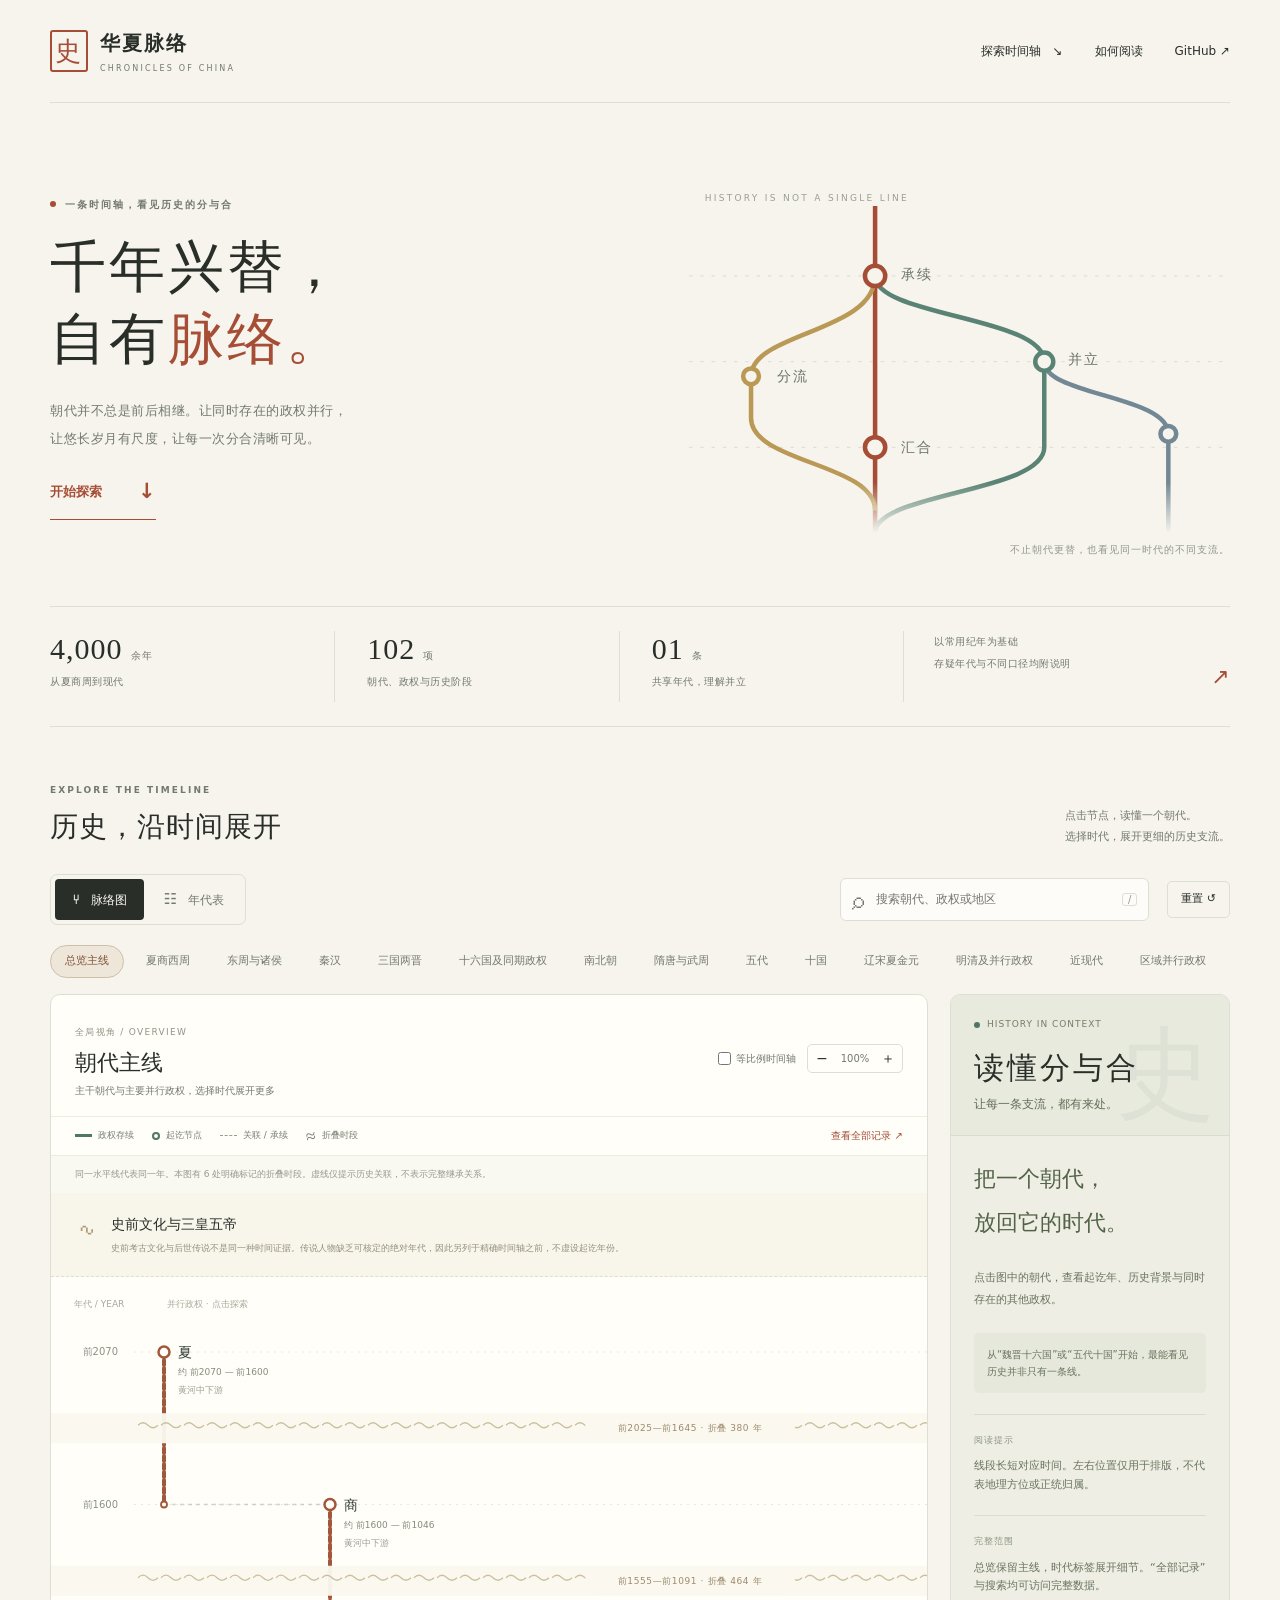
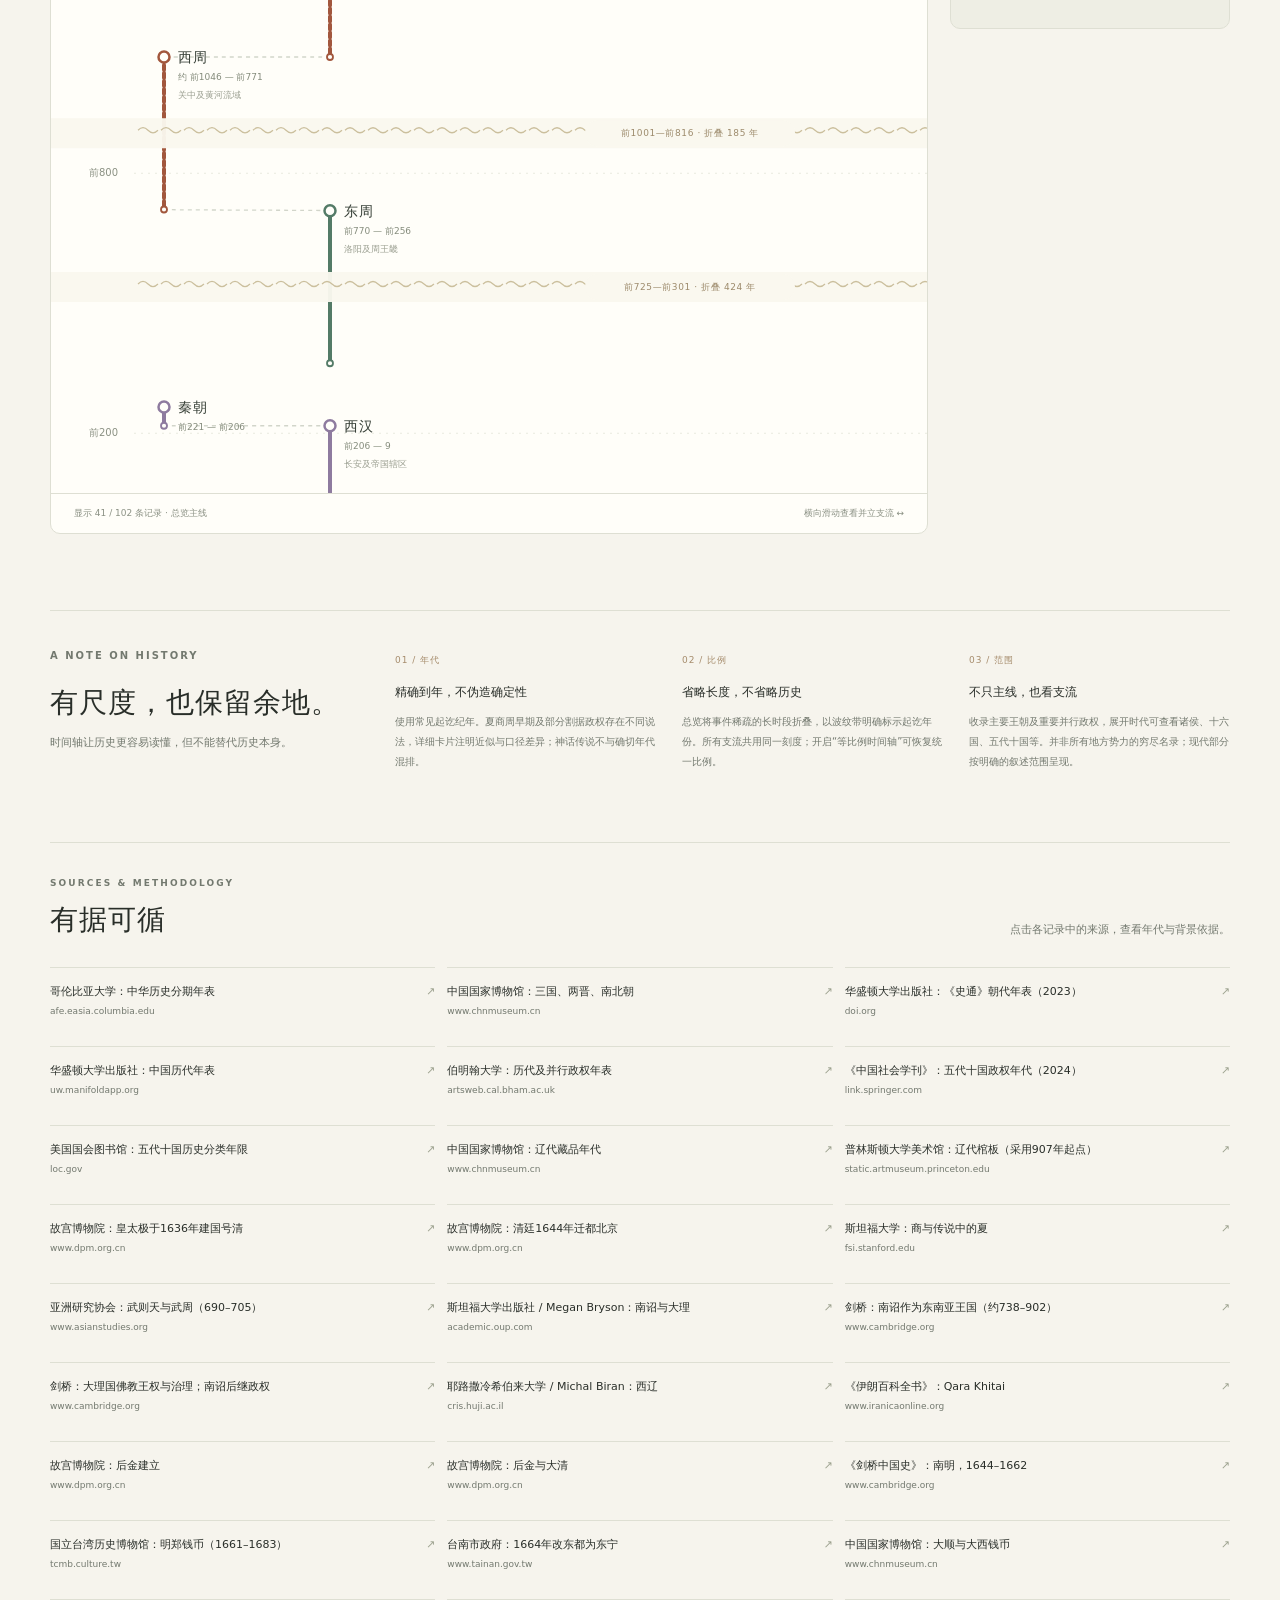
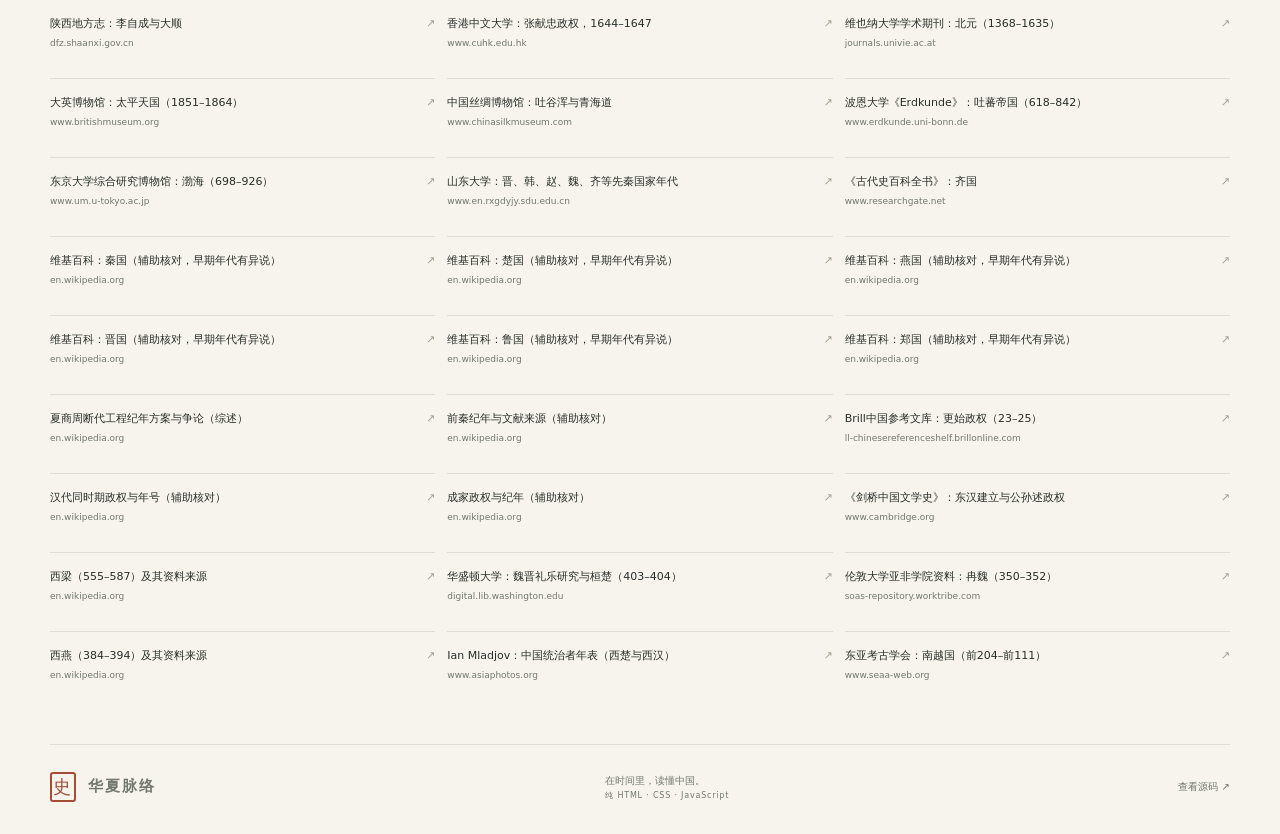
==== index.html @ fc7aef46 "Build detailed interactive Chinese dynasty timeline in plain HTML" ====
<!doctype html>
<html lang="zh-CN">
<head>
  <meta charset="UTF-8">
  <meta name="viewport" content="width=device-width, initial-scale=1.0">
  <meta name="description" content="沿着一条时间轴，读懂中国历史的分合。可探索的中国朝代与并行政权脉络图，包含精确年代、分支关系、历史说明与资料来源。">
  <meta name="theme-color" content="#f6f4ed">
  <title>华夏脉络 · 中国历史朝代时间轴</title>
  <link rel="icon" href="favicon.svg" type="image/svg+xml">
  <link rel="stylesheet" href="style.css">
  <script src="data.js" defer></script>
  <script src="app.js" defer></script>
</head>
<body>
<a class="skip-link" href="#explorer">跳到历史脉络图</a>
<header class="masthead">
  <a class="brand" href="#" aria-label="华夏脉络首页"><span class="seal" aria-hidden="true">史</span><span>华夏脉络 <small>CHRONICLES OF CHINA</small></span></a>
  <nav aria-label="网站导航"><a href="#explorer">探索时间轴 <span>↘</span></a><button id="method-button" class="text-button">如何阅读</button><a href="https://github.com/KingXcode/china-dynasty-timeline" target="_blank" rel="noopener noreferrer" aria-label="在 GitHub 查看项目源码">GitHub ↗</a></nav>
</header>
<main>
  <section class="hero" aria-labelledby="page-title">
    <div class="hero-copy"><p class="eyebrow"><span></span> 一条时间轴，看见历史的分与合</p><h1 id="page-title">千年兴替，<br>自有<span>脉络。</span></h1><p class="intro">朝代并不总是前后相继。让同时存在的政权并行，<br class="desktop-break">让悠长岁月有尺度，让每一次分合清晰可见。</p><a class="primary-link" href="#explorer">开始探索 <span>↓</span></a></div>
    <div class="hero-art" aria-hidden="true"><div class="art-label">HISTORY IS NOT A SINGLE LINE</div><svg viewBox="0 0 480 290"><defs><linearGradient id="fade" x1="0" y1="0" x2="0" y2="1"><stop stop-color="#f6f4ed" stop-opacity="0"/><stop offset="1" stop-color="#f6f4ed"/></linearGradient></defs><path class="art-grid" d="M0 62H480M0 138H480M0 214H480"/><path class="art-main" d="M165 0V72C165 108 165 110 165 138V290"/><path class="art-branch jade" d="M165 62C165 98 315 98 315 138V214C315 254 165 254 165 290"/><path class="art-branch ochre" d="M165 62C165 112 55 112 55 151V188C55 228 165 228 165 270"/><path class="art-branch blue" d="M315 138C315 168 425 168 425 202V290"/><circle cx="165" cy="62" r="9" class="art-node"/><circle cx="165" cy="214" r="9" class="art-node"/><circle cx="315" cy="138" r="8" class="art-node green"/><circle cx="55" cy="151" r="7" class="art-node yellow"/><circle cx="425" cy="202" r="7" class="art-node slate"/><text x="188" y="65">承续</text><text x="336" y="140">并立</text><text x="78" y="155">分流</text><text x="188" y="218">汇合</text><rect x="0" y="245" width="480" height="45" fill="url(#fade)"/></svg><div class="art-caption">不止朝代更替，也看见同一时代的不同支流。</div></div>
  </section>
  <section class="stats" aria-label="资料概况"><div><strong>4,000<span>余年</span></strong><p>从夏商周到现代</p></div><div><strong id="record-count">—<span>个</span></strong><p>朝代、政权与历史阶段</p></div><div><strong>01<span>条</span></strong><p>共享年代，理解并立</p></div><p class="stats-note">以常用纪年为基础<br>存疑年代与不同口径均附说明 <span>↗</span></p></section>
  <section id="explorer" class="explorer" aria-labelledby="explorer-title">
    <div class="section-heading"><div><p class="eyebrow">EXPLORE THE TIMELINE</p><h2 id="explorer-title">历史，沿时间展开</h2></div><p>点击节点，读懂一个朝代。<br>选择时代，展开更细的历史支流。</p></div>
    <div class="control-bar"><div class="view-tabs" role="group" aria-label="呈现方式"><button id="graph-view" aria-pressed="true"><span>⑂</span> 脉络图</button><button id="list-view" aria-pressed="false"><span>☷</span> 年代表</button></div><label class="search"><span aria-hidden="true">⌕</span><input id="search" type="search" autocomplete="off" placeholder="搜索朝代、政权或地区" aria-label="搜索朝代、政权或地区"><kbd>/</kbd></label><button id="reset" class="subtle-button" title="清除筛选并回到总览">重置 ↺</button></div>
    <div class="era-nav" id="era-nav" role="group" aria-label="按时代浏览"></div>
    <div class="workspace">
      <div class="chart-card">
        <div class="chart-heading"><div><span class="tiny-label" id="era-label">全局视角</span><h3 id="chart-title">朝代主线</h3><p id="chart-subtitle">主干朝代与主要并行政权</p></div><div class="chart-options"><label class="scale-control"><input id="exact-scale" type="checkbox"><span>等比例时间轴</span></label><div class="zoom-control" role="group" aria-label="时间轴缩放"><button id="zoom-out" aria-label="缩小时间轴">−</button><output id="zoom-label">100%</output><button id="zoom-in" aria-label="放大时间轴">＋</button></div></div></div>
        <div class="legend"><span><i class="legend-line"></i>政权存续</span><span><i class="legend-node"></i>起讫节点</span><span><i class="legend-dash"></i>关联 / 承续</span><span><i class="legend-break">≈</i>折叠时段</span><button id="show-all" class="text-button">查看全部记录 ↗</button></div>
        <p id="chart-hint" class="chart-hint">同一水平线代表同一年。虚线仅提示历史关联，不表示合法性或完整继承关系。</p>
        <div id="result-status" class="sr-only" role="status" aria-live="polite"></div>
        <div class="chart-scroll" id="chart-scroll" tabindex="0" aria-label="历史脉络图，可上下和左右滚动"><div id="chart"></div></div>
        <div id="list" class="record-list" hidden></div>
        <div id="empty" class="empty-state" hidden><span>⌕</span><h3>这条支流，还未找到</h3><p>换一个朝代名称，或试试“北方”“云南”等地区关键词。</p><button id="clear-search" class="subtle-button">清除搜索</button></div>
        <div class="chart-footer"><span id="visible-count"></span><span>横向滑动查看并立支流 ↔</span></div>
      </div>
      <aside class="detail-panel" id="detail-panel" aria-labelledby="detail-title"><div id="detail-content"></div></aside>
    </div>
  </section>
  <section class="reading-notes" aria-labelledby="notes-heading"><div><p class="eyebrow">A NOTE ON HISTORY</p><h2 id="notes-heading">有尺度，也保留余地。</h2><p>时间轴让历史更容易读懂，但不能替代历史本身。</p></div><div class="notes-grid"><article><span>01 / 年代</span><h3>精确到年，不伪造确定性</h3><p>使用常见起讫纪年。夏商周早期及部分割据政权存在不同说法，详细卡片注明近似与口径差异；神话传说不与确切年代混排。</p></article><article><span>02 / 比例</span><h3>省略长度，不省略历史</h3><p>总览将事件稀疏的长时段折叠，以波纹带明确标示起讫年份。所有支流共用同一刻度；开启“等比例时间轴”可恢复统一比例。</p></article><article><span>03 / 范围</span><h3>不只主线，也看支流</h3><p>收录主要王朝及重要并行政权，展开时代可查看诸侯、十六国、五代十国等。并非所有地方势力的穷尽名录；现代部分按明确的叙述范围呈现。</p></article></div></section>
  <section class="source-section" id="sources" aria-labelledby="sources-title"><div class="section-heading"><div><p class="eyebrow">SOURCES & METHODOLOGY</p><h2 id="sources-title">有据可循</h2></div><p>点击各记录中的来源，查看年代与背景依据。</p></div><div id="source-list" class="source-list"></div></section>
</main>
<footer class="site-footer"><a class="brand" href="#"><span class="seal">史</span><span>华夏脉络</span></a><p>在时间里，读懂中国。<span>纯 HTML · CSS · JavaScript</span></p><a href="https://github.com/KingXcode/china-dynasty-timeline" target="_blank" rel="noopener noreferrer">查看源码 ↗</a></footer>
<dialog id="method-dialog" aria-labelledby="method-title"><button id="close-method" class="close-button" aria-label="关闭阅读说明">×</button><p class="eyebrow">READING THE BRANCHES</p><h2 id="method-title">如何读这张脉络图</h2><ol><li><strong>从上往下，时间向前。</strong>左侧为年份，纵向线段是政权的存续区间。同一横线就是同一年。</li><li><strong>左右并排，不是前后相继。</strong>颜色和分支用于区分同时存在的政权，不表示地理距离、统治面积或正统地位。</li><li><strong>先看主线，再展开时代。</strong>选择上方时代标签，可以看到更多区域政权。搜索会从全部记录中寻找。</li><li><strong>波纹处，是明确的时间折叠。</strong>带内标明起讫年份；勾选等比例时间轴可取消折叠。传说时代另列，不投射虚假的精确日期。</li><li><strong>点击任一节点查看解释。</strong>记录包含纪年口径、同代政权及可核查的参考来源。公元纪年没有零年。</li></ol><button id="got-it" class="primary-button">开始阅读 ↓</button></dialog>
<noscript><div class="noscript">此页面的交互时间轴需要启用 JavaScript。项目数据与来源也可在 GitHub 的 data.js 中查阅。</div></noscript>
</body>
</html>
---- style.css ----
:root{--paper:#f6f4ed;--surface:#fffef9;--ink:#292e29;--muted:#73796f;--line:#dedfd3;--accent:#a64d36;--jade:#4d7766;--serif:"Noto Serif CJK SC","Songti SC","STSong","SimSun",serif;--sans:"Noto Sans CJK SC","PingFang SC","Microsoft YaHei",system-ui,sans-serif}*{box-sizing:border-box}html{scroll-behavior:smooth;scroll-padding-top:22px}body{margin:0;background:var(--paper);color:var(--ink);font:14px/1.7 var(--sans);-webkit-font-smoothing:antialiased}button,input,select{font:inherit}button,a,input{touch-action:manipulation}button{cursor:pointer}a{color:inherit;text-decoration:none}button{color:inherit}button:focus-visible,a:focus-visible,input:focus-visible,[tabindex]:focus-visible{outline:3px solid #b77341;outline-offset:4px}button:disabled{opacity:.4;cursor:not-allowed}[hidden]{display:none!important}::selection{background:#e8d1b6}main,.masthead,.site-footer{width:min(1344px,calc(100% - 100px));margin-inline:auto}.masthead{height:103px;border-bottom:1px solid var(--line);display:flex;align-items:center;justify-content:space-between}.brand{display:flex;align-items:center;gap:12px;font-family:var(--serif);font-size:20px;font-weight:600;letter-spacing:2px}.brand small{display:block;font-family:var(--sans);font-size:8px;font-weight:500;letter-spacing:2.2px;color:var(--muted);margin-top:2px}.seal{display:grid;place-items:center;width:38px;height:42px;border:2px solid var(--accent);color:var(--accent);font:26px var(--serif);border-radius:3px}.masthead nav{display:flex;gap:32px;align-items:center;font-size:12px}.masthead nav a:hover,.text-button:hover{color:var(--accent)}.masthead nav span{margin-left:8px}.text-button{padding:0;border:0;background:none;font-size:inherit}.hero{display:grid;grid-template-columns:1.08fr 1fr;gap:54px;align-items:center;min-height:420px;padding:54px 0 48px}.eyebrow{font-size:10px;letter-spacing:2px;font-weight:600;color:var(--muted);margin:0 0 18px;display:flex;align-items:center;gap:9px}.eyebrow>span{width:6px;height:6px;border-radius:50%;background:var(--accent)}h1,h2,h3,p{margin-top:0}h1{font:500 clamp(42px,4.35vw,66px)/1.3 var(--serif);letter-spacing:3px;margin-bottom:22px}h1 span{color:var(--accent)}.intro{font-size:13px;line-height:2.1;color:var(--muted);letter-spacing:.5px}.primary-link{display:inline-flex;gap:36px;align-items:center;border-bottom:1px solid var(--accent);padding:9px 0;color:var(--accent);font-size:13px;font-weight:600}.primary-link span{font-size:21px}.hero-art{padding:34px 0 0;position:relative}.hero-art svg{width:100%;overflow:visible}.art-label{font-size:9px;letter-spacing:2.3px;color:#9b9f91;padding-left:16px}.art-caption{font-size:10px;color:#92978b;text-align:right;letter-spacing:1px}.art-grid{stroke:#e0e1d5;stroke-dasharray:3 7;fill:none}.art-main,.art-branch{fill:none;stroke:var(--accent);stroke-width:4}.art-branch.jade{stroke:#5a8375}.art-branch.ochre{stroke:#b99955}.art-branch.blue{stroke:#728895}.art-node{fill:var(--paper);stroke:var(--accent);stroke-width:4}.art-node.green{stroke:#5a8375}.art-node.yellow{stroke:#b99955}.art-node.slate{stroke:#728895}.hero-art svg text{font-size:12px;fill:#6b7368;letter-spacing:2px}.stats{display:grid;grid-template-columns:1fr 1fr 1fr 1.15fr;border-top:1px solid var(--line);border-bottom:1px solid var(--line);padding:24px 0;margin-bottom:56px}.stats>div{padding-left:32px;border-left:1px solid var(--line)}.stats>div:first-child{padding-left:0;border:0}.stats strong{font-family:Georgia,serif;font-size:30px;font-weight:400;line-height:1.2;letter-spacing:1px}.stats strong span{font:10px var(--sans);letter-spacing:1px;margin-left:8px;color:var(--muted)}.stats p{font-size:10px;color:var(--muted);margin:6px 0 0;letter-spacing:.5px}.stats .stats-note{border-left:1px solid var(--line);padding-left:30px;line-height:2.2;margin:0;align-content:center}.stats-note span{float:right;font-size:22px;color:var(--accent)}.section-heading{display:flex;align-items:flex-end;justify-content:space-between;gap:25px;margin-bottom:26px}.section-heading .eyebrow{margin-bottom:8px;font-size:9px;letter-spacing:2.1px}h2{font:500 28px/1.5 var(--serif);letter-spacing:1px;margin:0}.section-heading>p{font-size:11px;color:var(--muted);margin:0;line-height:1.9}.control-bar{display:flex;align-items:center;gap:18px;margin-bottom:20px}.view-tabs{display:flex;border:1px solid var(--line);border-radius:7px;padding:4px;gap:3px}.view-tabs button{border:none;background:transparent;padding:8px 17px;font-size:12px;border-radius:4px;color:var(--muted)}.view-tabs button span{margin-right:7px;font-size:15px}.view-tabs button[aria-pressed=true]{background:var(--ink);color:#fffef9}.search{margin-left:auto;position:relative;display:flex;align-items:center;gap:9px;border:1px solid var(--line);border-radius:6px;padding:7px 11px;background:#fdfcf8}.search>span{font-size:24px;line-height:1;color:#73796f}.search input{width:240px;border:0;background:transparent;outline:0;font-size:12px;color:var(--ink);padding:3px}.search kbd{font:10px var(--sans);border:1px solid var(--line);border-radius:3px;padding:0 5px;color:#92988a}.subtle-button{background:transparent;border:1px solid var(--line);border-radius:5px;padding:8px 13px;font-size:11px}.subtle-button:hover{border-color:#9b8d71;background:#eeede4}.era-nav{display:flex;gap:7px;overflow-x:auto;padding:0 0 16px;scrollbar-width:thin}.era-nav button{white-space:nowrap;border:1px solid transparent;background:transparent;border-radius:20px;padding:6px 14px;font-size:11px;color:#73796f}.era-nav button:hover{background:#ecece1}.era-nav button[aria-pressed=true]{border-color:#cdbfab;color:#80553c;background:#eee6d9}.era-nav button span{font-size:8px;opacity:.7;margin-left:5px}.workspace{display:grid;grid-template-columns:minmax(0,1fr) 280px;gap:22px;align-items:start}.chart-card{min-width:0;border:1px solid var(--line);border-radius:10px;background:var(--surface);overflow:hidden}.chart-heading{padding:24px 24px 17px;display:flex;justify-content:space-between;align-items:center;gap:16px}.tiny-label{font-size:9px;letter-spacing:1.3px;color:#929486}.chart-heading h3{font:500 22px/1.5 var(--serif);margin:3px 0}.chart-heading p{font-size:10px;color:var(--muted);margin:0}.chart-options{display:flex;gap:11px;align-items:center;flex-wrap:wrap;justify-content:flex-end}.scale-control{font-size:10px;display:flex;align-items:center;gap:5px;color:var(--muted);white-space:nowrap;cursor:pointer}.scale-control input{accent-color:var(--jade);margin:0;width:13px;height:13px}.zoom-control{display:flex;border:1px solid var(--line);align-items:center;border-radius:5px}.zoom-control button{border:0;background:none;width:28px;height:27px;font-size:14px}.zoom-control output{font-size:10px;width:38px;text-align:center;color:var(--muted)}.legend{border-top:1px solid #ededdf;border-bottom:1px solid #ededdf;display:flex;align-items:center;gap:18px;padding:10px 24px;font-size:9px;color:#777d70;flex-wrap:wrap}.legend>span{display:flex;align-items:center;gap:6px}.legend i{display:inline-block}.legend-line{width:17px;height:3px;background:var(--jade)}.legend-node{width:8px;height:8px;border:2px solid var(--jade);border-radius:50%}.legend-dash{width:17px;border-bottom:1px dashed #9b9d8b}.legend-break{font:18px/1 Georgia;transform:rotate(-12deg)}.legend button{margin-left:auto;color:var(--accent);font-size:10px}.chart-hint{font-size:9px;color:#96998b;padding:11px 24px;margin:0;background:#f9f9f1}.chart-scroll{overflow:auto;max-height:900px;scrollbar-color:#c6c7b7 #f5f5eb;scrollbar-width:thin;position:relative;overscroll-behavior:contain;min-height:280px}#chart{position:relative}.history-svg{display:block;isolation:isolate}.history-svg .grid-line{stroke:#e9eadf;stroke-width:1;stroke-dasharray:2 5}.history-svg .year{fill:#8c9284;font:10px var(--sans)}.history-svg .era-label{font:10px var(--sans);fill:#b3b6a6;letter-spacing:2px}.history-svg .record{cursor:pointer;outline:none}.history-svg .record .hit-area{fill:transparent}.history-svg .record:hover .hit-area,.history-svg .record:focus-visible .hit-area{fill:#eeeee2;fill-opacity:.75}.history-svg .record.selected .hit-area{fill:#eee7db;fill-opacity:.8}.history-svg .record .dynasty-line{stroke-width:4;stroke-linecap:round}.history-svg .record.selected .dynasty-line{stroke-width:6}.history-svg .record text{pointer-events:none}.history-svg .node-name{font:500 14px var(--serif);fill:#353e35;letter-spacing:.5px}.history-svg .node-dates{font:9px var(--sans);fill:#858c7c}.history-svg .node-region{font:9px var(--sans);fill:#9b9f91}.history-svg .connector{stroke:#aeb4a4;stroke-width:1.3;stroke-dasharray:4 4;fill:none;opacity:.55}.history-svg .fold-label{font:9px var(--sans);fill:#9c8a6b;letter-spacing:.6px}.history-svg .fold-line{fill:none;stroke:#cbbf9d;stroke-width:1.2}.history-svg .lane-label{font:9px var(--sans);fill:#a6aa9b}.chart-footer{display:flex;justify-content:space-between;gap:10px;border-top:1px solid var(--line);padding:12px 23px;font-size:9px;color:#8b9184}.detail-panel{position:sticky;top:24px;border:1px solid var(--line);border-radius:10px;background:#eeeee4;overflow:hidden}.detail-top{padding:22px 23px 20px;border-bottom:1px solid #dadccb;background:#e7eadd;position:relative}.detail-kicker{display:flex;align-items:center;gap:7px;color:#747d67;font-size:9px;letter-spacing:1px}.detail-kicker i{height:6px;width:6px;border-radius:50%;background:var(--jade)}.detail-top h3{font:500 30px/1.4 var(--serif);letter-spacing:3px;margin:15px 0 5px}.detail-dates{font-size:12px;color:#626f59}.detail-top .detail-symbol{font:100px var(--serif);position:absolute;right:14px;top:13px;opacity:.04;pointer-events:none}.detail-body{padding:21px 23px;font-size:11px;color:#69735f}.detail-body>p{line-height:2;margin-bottom:22px}.detail-section{margin:21px 0 0;padding-top:18px;border-top:1px solid #daddcd}.detail-section h4{font-size:9px;font-weight:500;letter-spacing:1px;margin:0 0 9px;color:#8e9684}.detail-meta{display:grid;grid-template-columns:1fr 1fr;gap:10px}.detail-meta span{display:block;font-size:9px;color:#8b947f;margin-bottom:4px}.detail-meta strong{font-size:11px;font-weight:500}.detail-tag{display:inline-flex;border:1px solid #c9ceba;border-radius:4px;padding:2px 7px;margin:0 5px 5px 0;font-size:9px;background:transparent}.detail-tag:hover{background:#dce2cf}.detail-source{display:block;font-size:10px;margin-bottom:8px;color:#657a57;text-decoration:underline;text-underline-offset:3px}.detail-intro{font:500 22px/1.7 var(--serif);margin-bottom:15px;color:#526347}.detail-help{padding:13px;background:#e5e8da;border-radius:5px;font-size:10px}.detail-note{border-left:2px solid #baa16d;padding-left:12px!important;color:#8e7852}.detail-close{display:none}.record-list{padding:0 24px;max-height:900px;overflow:auto}.record-row{display:grid;grid-template-columns:130px 1fr 1fr 20px;text-align:left;gap:15px;width:100%;border:none;border-bottom:1px solid #ececde;background:transparent;padding:18px 0;align-items:center}.record-row:hover,.record-row[aria-pressed=true]{background:#f3f1e7}.record-row strong{font:500 17px var(--serif)}.record-row time{font-size:10px;color:var(--muted)}.record-row small{font-size:9px;color:#959b8b}.record-row i{font-style:normal;color:#999c8d}.empty-state{text-align:center;padding:70px 25px;color:var(--muted)}.empty-state>span{font-size:40px}.empty-state h3{font:24px var(--serif);margin:15px 0}.empty-state p{font-size:12px}.reading-notes{margin:76px 0 60px;padding-top:36px;border-top:1px solid var(--line);display:grid;grid-template-columns:300px 1fr;gap:45px}.reading-notes>.eyebrow{font-size:9px}.reading-notes>div>p:not(.eyebrow){font-size:11px;color:var(--muted);margin-top:10px}.notes-grid{display:grid;grid-template-columns:repeat(3,1fr);gap:26px}.notes-grid article>span{font-size:9px;letter-spacing:1px;color:#a58b6b}.notes-grid h3{font-size:12px;font-weight:500;margin:11px 0 9px}.notes-grid p{font-size:10px;color:var(--muted);line-height:2}.source-section{padding:33px 0 46px;border-top:1px solid var(--line)}.source-list{display:grid;grid-template-columns:repeat(3,1fr);gap:12px}.source-card{display:block;border-top:1px solid var(--line);padding:14px 0;font-size:11px;line-height:1.9}.source-card small{display:block;color:var(--muted);font-size:9px;overflow-wrap:anywhere}.source-card span{float:right;color:#9da28f}.site-footer{border-top:1px solid var(--line);padding:27px 0 32px;display:flex;align-items:center;justify-content:space-between;font-size:10px;color:var(--muted)}.site-footer .brand{font-size:15px}.site-footer .seal{width:26px;height:30px;font-size:18px}.site-footer p{margin:0}.site-footer p span{display:block;font-size:8px;letter-spacing:.8px}.site-footer>a:last-child{font-size:10px}.skip-link{position:fixed;top:-60px;left:20px;background:#fff;padding:12px;z-index:20}.skip-link:focus{top:10px}.sr-only{position:absolute!important;clip:rect(0,0,0,0);width:1px;height:1px;padding:0;margin:-1px;overflow:hidden;white-space:nowrap;border:0}dialog{width:min(550px,calc(100% - 36px));border:1px solid #cfcdbb;border-radius:12px;background:var(--surface);padding:36px;color:var(--ink);box-shadow:0 15px 80px #29382c2b}dialog::backdrop{background:#29322866;backdrop-filter:blur(3px)}dialog h2{font-size:26px;margin-bottom:21px}dialog ol{padding-left:18px;font-size:12px;color:var(--muted)}dialog li{margin-bottom:17px;padding-left:6px}dialog strong{font-weight:500;color:#465340}.close-button{position:absolute;right:14px;top:12px;border:none;background:transparent;font-size:25px;color:var(--muted);width:35px;height:35px}.primary-button{border:none;border-radius:5px;background:var(--ink);color:#fffef9;padding:10px 20px;font-size:12px}.noscript{position:fixed;bottom:0;background:#592d20;color:white;width:100%;padding:15px;text-align:center}.tradition-banner{padding:20px 28px;border-bottom:1px dashed var(--line);background:#f8f5eb;display:flex;gap:18px;align-items:flex-start}.tradition-banner .symbol{font:28px var(--serif);color:#b19c73}.tradition-banner strong{font:500 14px var(--serif)}.tradition-banner p{margin:4px 0 0;font-size:9px;color:#95917d;max-width:620px}.fold-button{font-size:9px;fill:#977d50}.mobile-detail-shade{display:none}
@media(min-width:1600px){main,.masthead,.site-footer{max-width:1450px}.workspace{grid-template-columns:minmax(0,1fr) 310px}}
@media(max-width:1100px){main,.masthead,.site-footer{width:calc(100% - 56px)}.workspace{grid-template-columns:minmax(0,1fr) 248px;gap:16px}.chart-heading{padding:19px}.chart-options{max-width:160px}.reading-notes{grid-template-columns:1fr;gap:25px}.hero{gap:20px}.hero-art .art-caption{font-size:8px}.chart-scroll,.record-list{max-height:760px}.detail-top,.detail-body{padding:19px}.legend{gap:12px;padding-inline:19px}.chart-hint{padding-inline:19px}}
@media(max-width:800px){main,.masthead,.site-footer{width:calc(100% - 40px)}.masthead{height:82px}.masthead nav{gap:20px}.masthead nav a:first-child{display:none}.brand{font-size:18px}.hero{min-height:355px;gap:20px;padding-block:40px}.hero-art{opacity:.8}.hero .eyebrow{font-size:8px;letter-spacing:1px}.intro{font-size:11px}.stats{margin-bottom:42px;grid-template-columns:1fr 1fr 1fr}.stats .stats-note{display:none}.workspace{grid-template-columns:1fr}.detail-panel{display:none;position:fixed;top:auto;bottom:0;left:0;right:0;max-height:74dvh;border-radius:16px 16px 0 0;z-index:30;overflow:auto;border-bottom:0;box-shadow:0 -20px 60px #2e382540}.detail-panel.is-open{display:block}.detail-close{display:block;position:absolute;right:15px;top:12px;z-index:1;background:transparent;border:0;font-size:25px;width:35px;height:35px}.detail-body{padding:20px 25px}.detail-top{padding:20px 25px}.detail-top h3{margin-top:10px;font-size:28px}.detail-body>p{font-size:12px;margin-bottom:15px}.detail-section{margin-top:14px;padding-top:13px}.detail-source{display:inline-block;margin-right:15px}.mobile-detail-shade.visible{display:block;position:fixed;inset:0;background:#29322855;z-index:29}.section-heading h2{font-size:24px}.section-heading>p{font-size:10px}.chart-options{max-width:none}.chart-scroll{max-height:730px}.search input{width:195px}.search kbd{display:none}.control-bar{gap:12px}.view-tabs button{padding:7px 12px}.source-list{grid-template-columns:repeat(2,1fr)}.notes-grid{gap:20px}.reading-notes{margin-top:50px}.era-nav button{font-size:11px;padding:5px 12px}.chart-hint{font-size:9px}}
@media(max-width:560px){main,.masthead,.site-footer{width:calc(100% - 32px)}.masthead{height:74px}.brand{font-size:16px;gap:9px}.brand small{font-size:6px;letter-spacing:1.5px}.seal{width:31px;height:35px;font-size:23px}.masthead nav{gap:16px;font-size:10px}.hero{grid-template-columns:1fr;min-height:auto;padding:35px 0 27px;gap:0;position:relative;overflow:hidden}.hero-copy{position:relative;z-index:1}.hero h1{font-size:44px;line-height:1.28;letter-spacing:1px;margin-bottom:18px}.hero .intro{font-size:11px;line-height:2}.hero-art{position:absolute;width:240px;right:-72px;top:43px;opacity:.22;transform:rotate(-6deg)}.hero-art .art-label,.hero-art .art-caption,.hero-art svg text{display:none}.hero .eyebrow{margin-bottom:20px}.primary-link{font-size:11px;padding-top:5px;gap:27px}.stats{padding:19px 0;margin-bottom:35px}.stats strong{font-size:24px}.stats strong span{font-size:8px;margin-left:4px}.stats p{font-size:8px;letter-spacing:0}.stats>div{padding-left:17px}.section-heading{margin-bottom:19px}.section-heading>p{display:none}.section-heading .eyebrow{font-size:8px}.section-heading h2{font-size:23px}.control-bar{flex-wrap:wrap;gap:9px;margin-bottom:14px}.view-tabs{padding:3px}.view-tabs button{font-size:10px;padding:6px 10px}.view-tabs button span{font-size:13px}.search{order:3;width:100%;margin-left:0;padding:7px 10px}.search input{width:100%;font-size:11px}.control-bar>.subtle-button{margin-left:auto;font-size:10px;padding:7px 10px}.era-nav{margin-right:-16px;padding-bottom:14px;gap:4px}.chart-heading{padding:18px 16px;align-items:flex-start}.chart-heading h3{font-size:21px}.chart-heading p{font-size:9px;max-width:180px}.chart-options{flex-direction:column;gap:9px;align-items:flex-end;flex-wrap:nowrap}.scale-control{font-size:9px}.zoom-control output{font-size:9px}.zoom-control button{height:23px;width:25px}.legend{padding:10px 16px;gap:12px;font-size:8px}.legend>span:nth-child(3){display:none}.legend button{font-size:9px}.chart-hint{padding:10px 16px;line-height:1.8;font-size:8px}.chart-scroll{max-height:650px}.chart-footer{font-size:8px;padding:11px 16px;gap:6px}.chart-footer span:first-child{max-width:56%}.record-list{padding:0 16px}.record-row{grid-template-columns:92px 1fr 16px;gap:10px}.record-row strong{font-size:15px}.record-row small{display:none}.record-row time{font-size:9px}.notes-grid{grid-template-columns:1fr;gap:17px}.notes-grid article{display:grid;grid-template-columns:62px 1fr;column-gap:15px}.notes-grid article>span{grid-row:1/3;padding-top:3px}.notes-grid h3{margin:0 0 6px}.notes-grid p{margin:0}.reading-notes{margin:45px 0 35px;padding-top:28px;gap:21px}.reading-notes h2{font-size:24px}.source-section{padding-top:26px;padding-bottom:25px}.source-list{gap:6px 18px}.source-card{font-size:10px;padding:10px 0}.source-card small{font-size:8px}.site-footer{padding:22px 0}.site-footer .brand{font-size:13px}.site-footer p{display:none}.site-footer>a:last-child{font-size:9px}.tradition-banner{padding:16px;gap:12px}.tradition-banner p{font-size:8px;line-height:1.8}.tradition-banner strong{font-size:12px}dialog{padding:30px 23px}dialog h2{font-size:24px}dialog li{font-size:11px}}
@media(prefers-reduced-motion:reduce){html{scroll-behavior:auto}*{animation:none!important;transition:none!important}}
@media print{.hero-art,.control-bar,.era-nav,.detail-panel,.chart-options,.masthead nav,.chart-footer,.primary-link,.site-footer,.reading-notes,.source-section{display:none!important}main,.masthead{width:100%}.hero{padding:15px 0;min-height:0}.hero h1{font-size:30px}.hero h1 br{display:none}.stats{margin-bottom:20px}.workspace{display:block}.chart-scroll,.record-list{max-height:none;overflow:visible}.chart-card{border:0}.history-svg{max-width:100%;height:auto}.chart-heading,.chart-hint,.legend{padding-left:0}.source-list{grid-template-columns:1fr}}
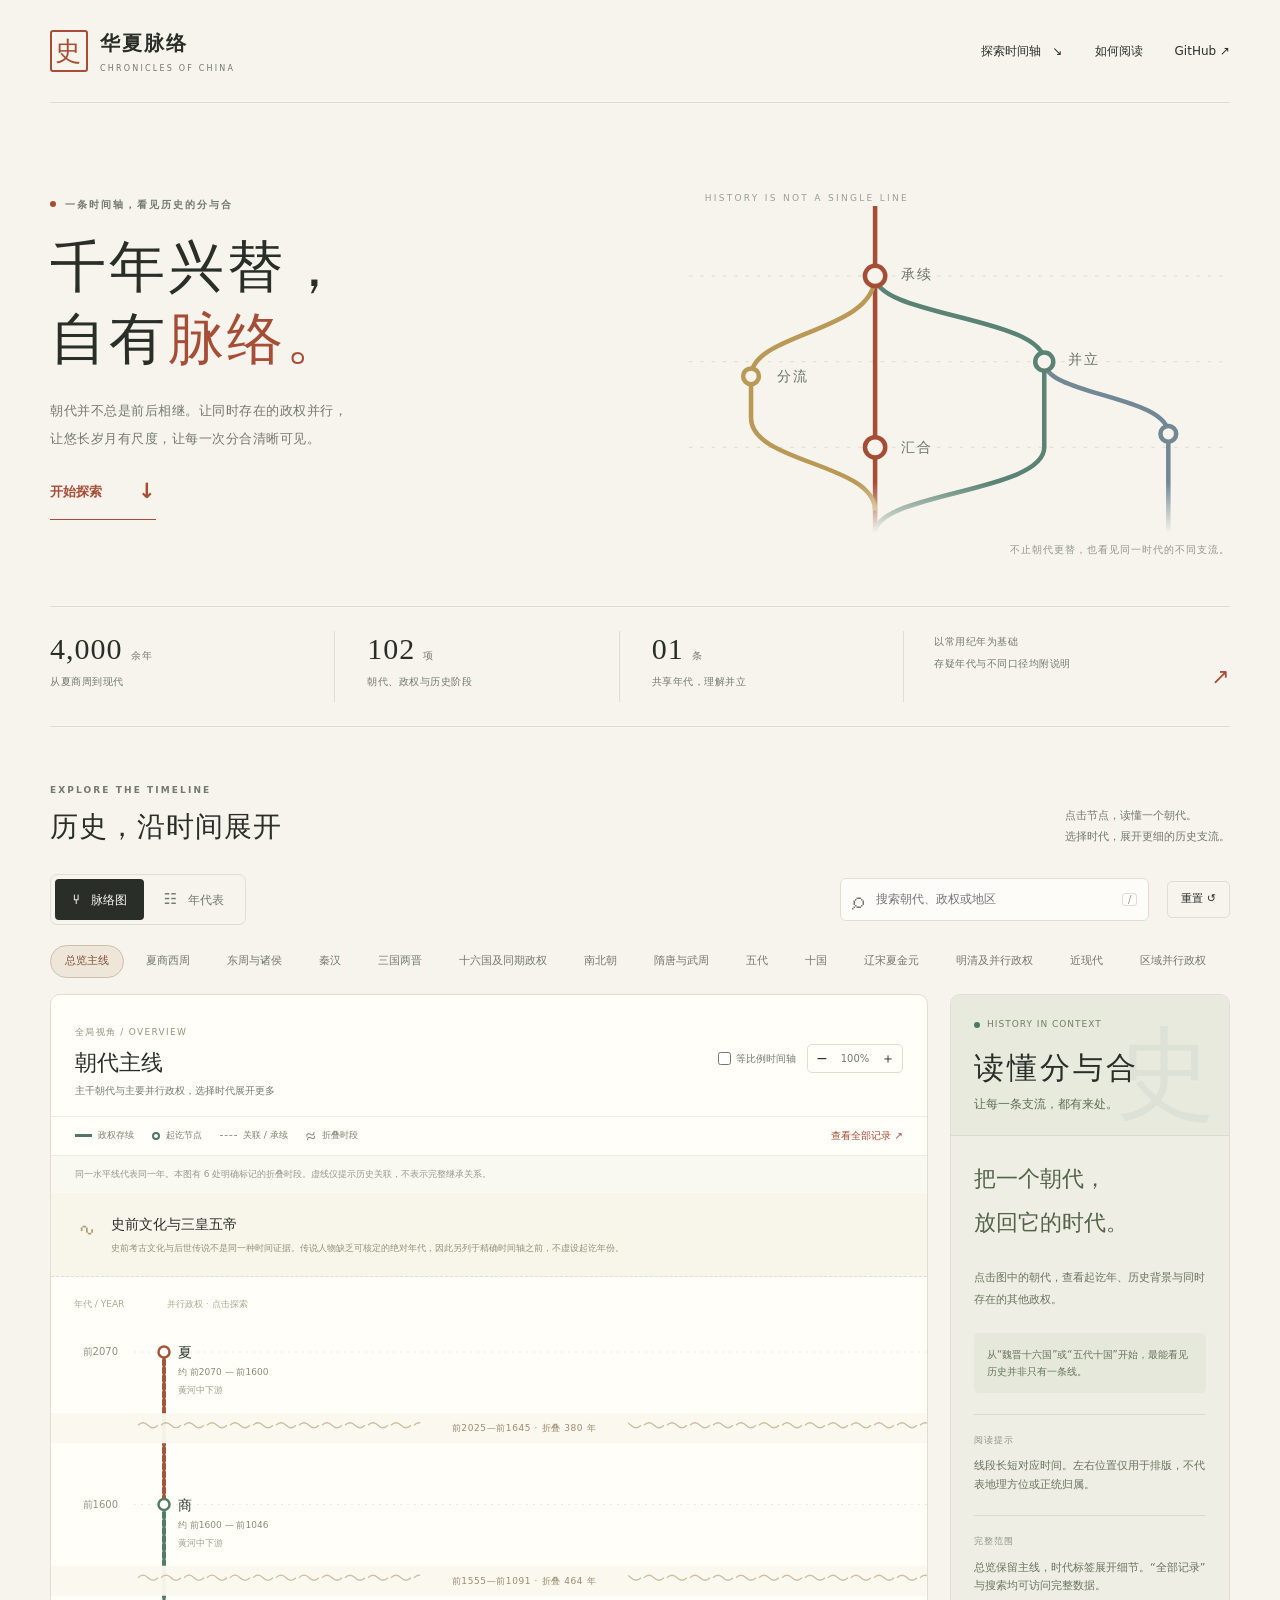
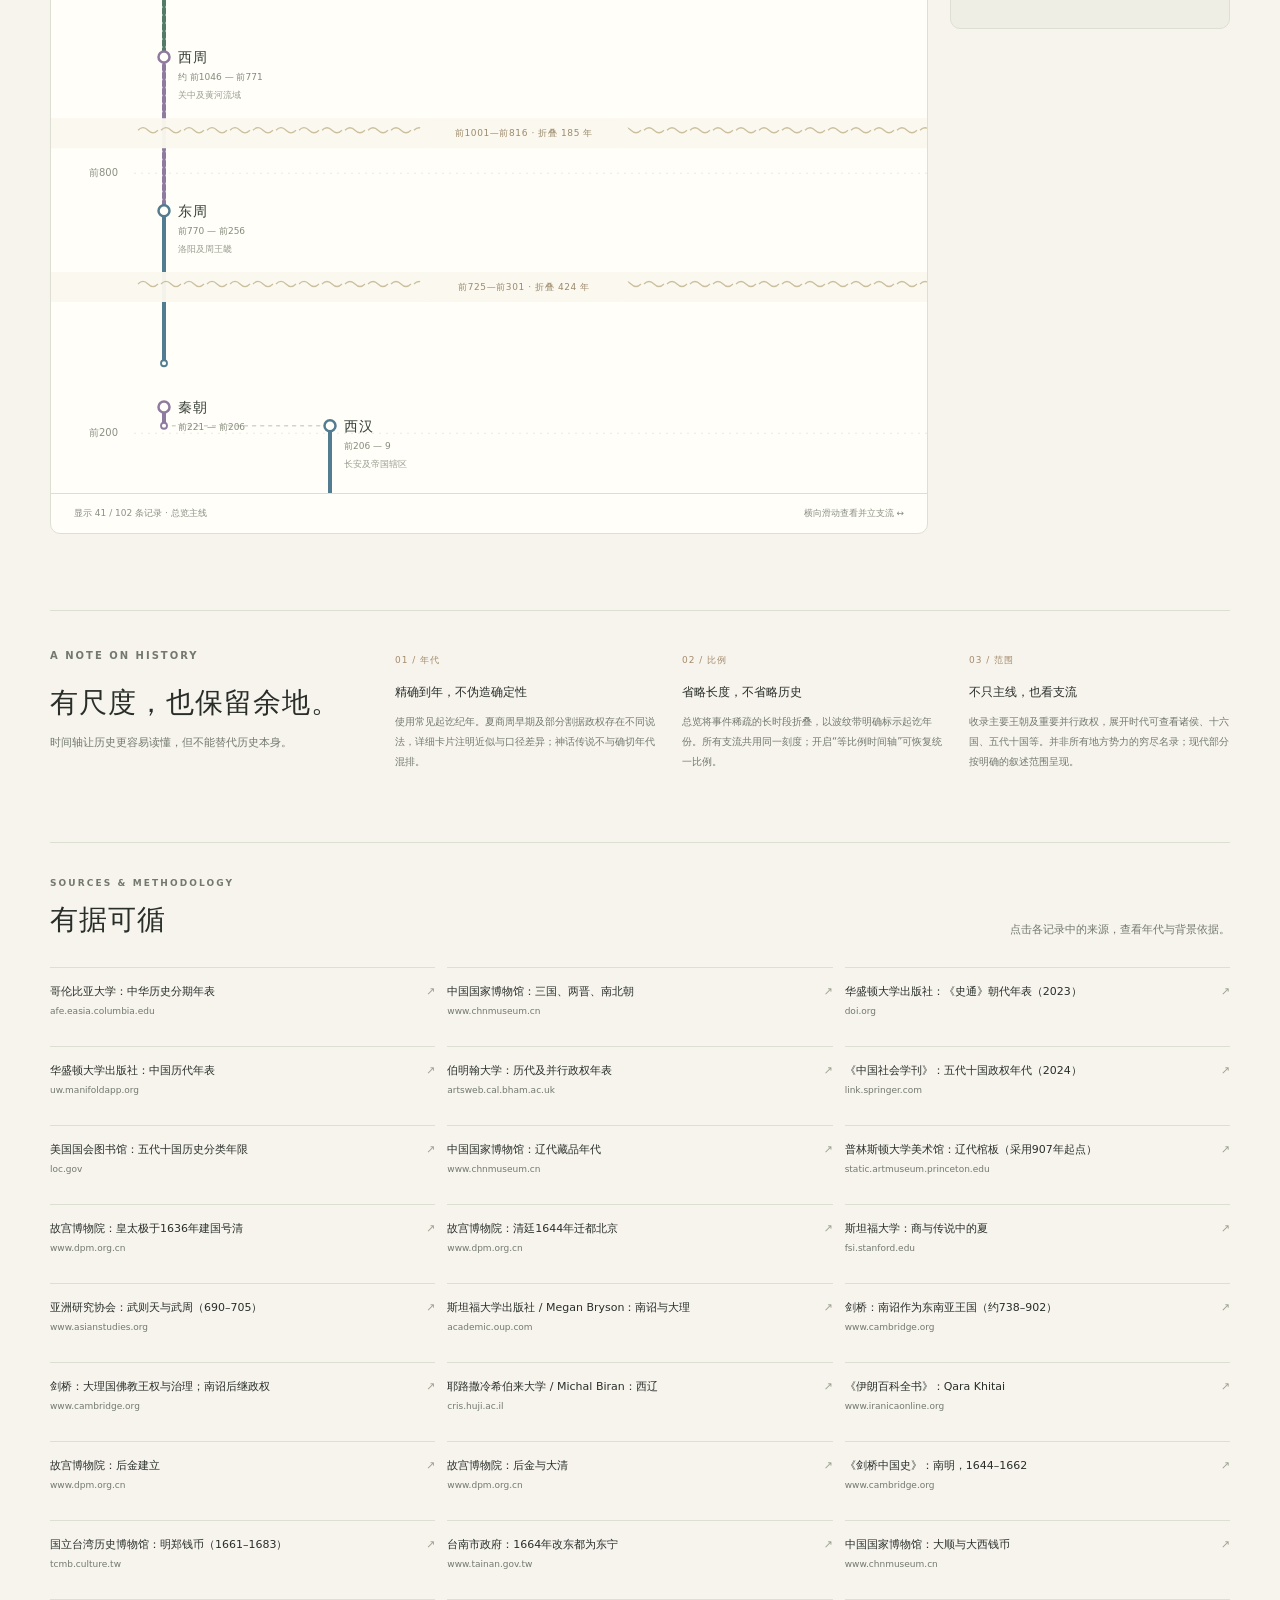
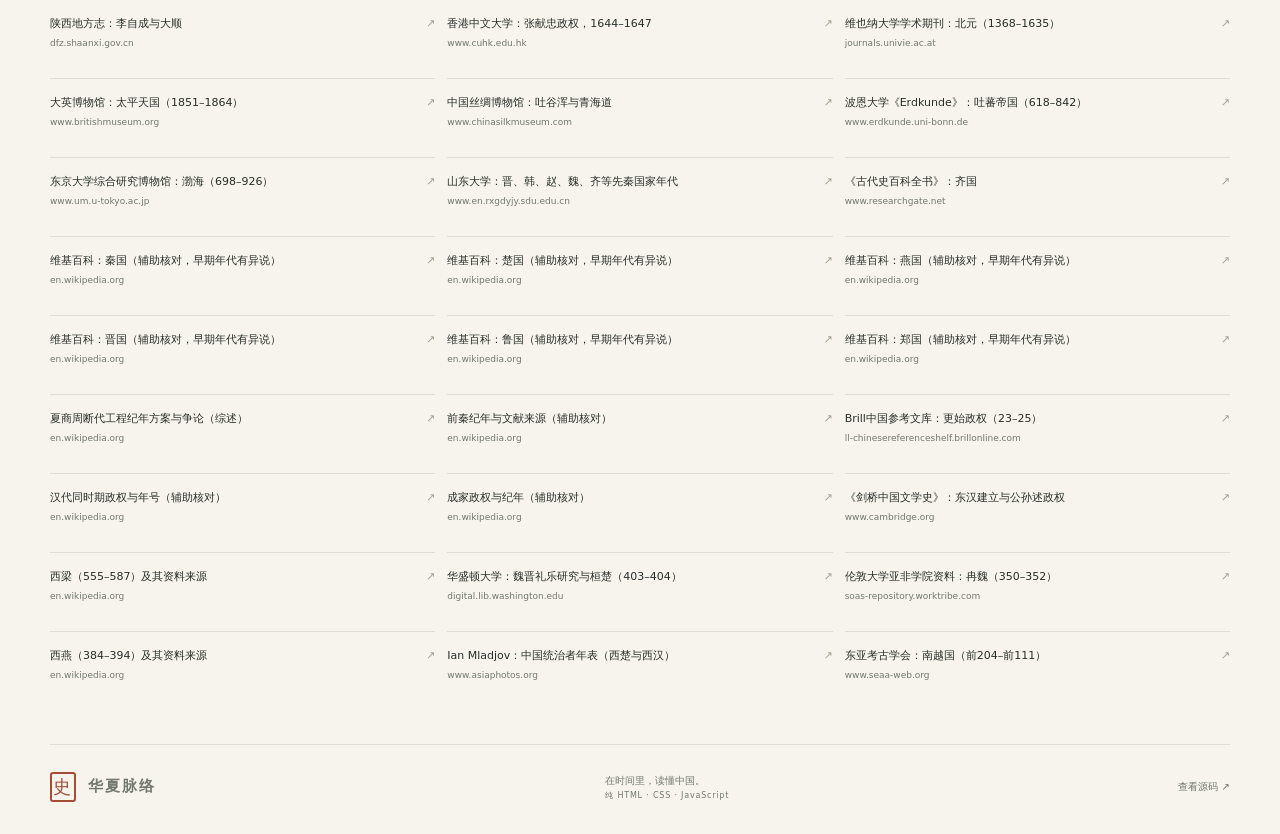
==== commit 05ee0691: "Redesign mobile timeline for compact vertical reading without horizontal scrolling" ====
--- a/index.html
+++ b/index.html
@@ -7,9 +7,9 @@
   <meta name="theme-color" content="#f6f4ed">
   <title>华夏脉络 · 中国历史朝代时间轴</title>
   <link rel="icon" href="favicon.svg" type="image/svg+xml">
-  <link rel="stylesheet" href="style.css">
-  <script src="data.js" defer></script>
-  <script src="app.js" defer></script>
+  <link rel="stylesheet" href="style.css?v=20261103-mobile2">
+  <script src="data.js?v=20261103-mobile2" defer></script>
+  <script src="app.js?v=20261103-mobile2" defer></script>
 </head>
 <body>
 <a class="skip-link" href="#explorer">跳到历史脉络图</a>
@@ -27,6 +27,7 @@
     <div class="section-heading"><div><p class="eyebrow">EXPLORE THE TIMELINE</p><h2 id="explorer-title">历史，沿时间展开</h2></div><p>点击节点，读懂一个朝代。<br>选择时代，展开更细的历史支流。</p></div>
     <div class="control-bar"><div class="view-tabs" role="group" aria-label="呈现方式"><button id="graph-view" aria-pressed="true"><span>⑂</span> 脉络图</button><button id="list-view" aria-pressed="false"><span>☷</span> 年代表</button></div><label class="search"><span aria-hidden="true">⌕</span><input id="search" type="search" autocomplete="off" placeholder="搜索朝代、政权或地区" aria-label="搜索朝代、政权或地区"><kbd>/</kbd></label><button id="reset" class="subtle-button" title="清除筛选并回到总览">重置 ↺</button></div>
     <div class="era-nav" id="era-nav" role="group" aria-label="按时代浏览"></div>
+    <label class="mobile-era-picker">浏览时代<select id="mobile-era" aria-label="选择历史时代"></select></label>
     <div class="workspace">
       <div class="chart-card">
         <div class="chart-heading"><div><span class="tiny-label" id="era-label">全局视角</span><h3 id="chart-title">朝代主线</h3><p id="chart-subtitle">主干朝代与主要并行政权</p></div><div class="chart-options"><label class="scale-control"><input id="exact-scale" type="checkbox"><span>等比例时间轴</span></label><div class="zoom-control" role="group" aria-label="时间轴缩放"><button id="zoom-out" aria-label="缩小时间轴">−</button><output id="zoom-label">100%</output><button id="zoom-in" aria-label="放大时间轴">＋</button></div></div></div>
@@ -45,7 +46,7 @@
   <section class="source-section" id="sources" aria-labelledby="sources-title"><div class="section-heading"><div><p class="eyebrow">SOURCES & METHODOLOGY</p><h2 id="sources-title">有据可循</h2></div><p>点击各记录中的来源，查看年代与背景依据。</p></div><div id="source-list" class="source-list"></div></section>
 </main>
 <footer class="site-footer"><a class="brand" href="#"><span class="seal">史</span><span>华夏脉络</span></a><p>在时间里，读懂中国。<span>纯 HTML · CSS · JavaScript</span></p><a href="https://github.com/KingXcode/china-dynasty-timeline" target="_blank" rel="noopener noreferrer">查看源码 ↗</a></footer>
-<dialog id="method-dialog" aria-labelledby="method-title"><button id="close-method" class="close-button" aria-label="关闭阅读说明">×</button><p class="eyebrow">READING THE BRANCHES</p><h2 id="method-title">如何读这张脉络图</h2><ol><li><strong>从上往下，时间向前。</strong>左侧为年份，纵向线段是政权的存续区间。同一横线就是同一年。</li><li><strong>左右并排，不是前后相继。</strong>颜色和分支用于区分同时存在的政权，不表示地理距离、统治面积或正统地位。</li><li><strong>先看主线，再展开时代。</strong>选择上方时代标签，可以看到更多区域政权。搜索会从全部记录中寻找。</li><li><strong>波纹处，是明确的时间折叠。</strong>带内标明起讫年份；勾选等比例时间轴可取消折叠。传说时代另列，不投射虚假的精确日期。</li><li><strong>点击任一节点查看解释。</strong>记录包含纪年口径、同代政权及可核查的参考来源。公元纪年没有零年。</li></ol><button id="got-it" class="primary-button">开始阅读 ↓</button></dialog>
+<dialog id="method-dialog" aria-labelledby="method-title"><button id="close-method" class="close-button" aria-label="关闭阅读说明">×</button><p class="eyebrow">READING THE BRANCHES</p><h2 id="method-title">如何读这张脉络图</h2><ol><li><strong>从上往下，时间向前。</strong>左侧为年份，纵向线段是政权的存续区间。同一横线就是同一年。</li><li><strong>并行分支，不是前后相继。</strong>颜色和分支用于区分同时存在的政权，不表示地理距离、统治面积或正统地位。</li><li><strong>先看主线，再展开时代。</strong>选择上方时代标签，可以看到更多区域政权。搜索会从全部记录中寻找。</li><li><strong>手机紧凑模式和完整刻度。</strong>手机将各条分支收在一屏内，并压缩节点间距，各段比例不同；同年仍对齐，名称下标有完整年代。勾选等比例可查看统一年份比例。桌面折叠以波纹带标明。</li><li><strong>点击任一节点查看解释。</strong>记录包含纪年口径、同代政权及可核查的参考来源。公元纪年没有零年。</li></ol><button id="got-it" class="primary-button">开始阅读 ↓</button></dialog>
 <noscript><div class="noscript">此页面的交互时间轴需要启用 JavaScript。项目数据与来源也可在 GitHub 的 data.js 中查阅。</div></noscript>
 </body>
 </html>
--- a/style.css
+++ b/style.css
@@ -5,3 +5,29 @@
 @media(max-width:560px){main,.masthead,.site-footer{width:calc(100% - 32px)}.masthead{height:74px}.brand{font-size:16px;gap:9px}.brand small{font-size:6px;letter-spacing:1.5px}.seal{width:31px;height:35px;font-size:23px}.masthead nav{gap:16px;font-size:10px}.hero{grid-template-columns:1fr;min-height:auto;padding:35px 0 27px;gap:0;position:relative;overflow:hidden}.hero-copy{position:relative;z-index:1}.hero h1{font-size:44px;line-height:1.28;letter-spacing:1px;margin-bottom:18px}.hero .intro{font-size:11px;line-height:2}.hero-art{position:absolute;width:240px;right:-72px;top:43px;opacity:.22;transform:rotate(-6deg)}.hero-art .art-label,.hero-art .art-caption,.hero-art svg text{display:none}.hero .eyebrow{margin-bottom:20px}.primary-link{font-size:11px;padding-top:5px;gap:27px}.stats{padding:19px 0;margin-bottom:35px}.stats strong{font-size:24px}.stats strong span{font-size:8px;margin-left:4px}.stats p{font-size:8px;letter-spacing:0}.stats>div{padding-left:17px}.section-heading{margin-bottom:19px}.section-heading>p{display:none}.section-heading .eyebrow{font-size:8px}.section-heading h2{font-size:23px}.control-bar{flex-wrap:wrap;gap:9px;margin-bottom:14px}.view-tabs{padding:3px}.view-tabs button{font-size:10px;padding:6px 10px}.view-tabs button span{font-size:13px}.search{order:3;width:100%;margin-left:0;padding:7px 10px}.search input{width:100%;font-size:11px}.control-bar>.subtle-button{margin-left:auto;font-size:10px;padding:7px 10px}.era-nav{margin-right:-16px;padding-bottom:14px;gap:4px}.chart-heading{padding:18px 16px;align-items:flex-start}.chart-heading h3{font-size:21px}.chart-heading p{font-size:9px;max-width:180px}.chart-options{flex-direction:column;gap:9px;align-items:flex-end;flex-wrap:nowrap}.scale-control{font-size:9px}.zoom-control output{font-size:9px}.zoom-control button{height:23px;width:25px}.legend{padding:10px 16px;gap:12px;font-size:8px}.legend>span:nth-child(3){display:none}.legend button{font-size:9px}.chart-hint{padding:10px 16px;line-height:1.8;font-size:8px}.chart-scroll{max-height:650px}.chart-footer{font-size:8px;padding:11px 16px;gap:6px}.chart-footer span:first-child{max-width:56%}.record-list{padding:0 16px}.record-row{grid-template-columns:92px 1fr 16px;gap:10px}.record-row strong{font-size:15px}.record-row small{display:none}.record-row time{font-size:9px}.notes-grid{grid-template-columns:1fr;gap:17px}.notes-grid article{display:grid;grid-template-columns:62px 1fr;column-gap:15px}.notes-grid article>span{grid-row:1/3;padding-top:3px}.notes-grid h3{margin:0 0 6px}.notes-grid p{margin:0}.reading-notes{margin:45px 0 35px;padding-top:28px;gap:21px}.reading-notes h2{font-size:24px}.source-section{padding-top:26px;padding-bottom:25px}.source-list{gap:6px 18px}.source-card{font-size:10px;padding:10px 0}.source-card small{font-size:8px}.site-footer{padding:22px 0}.site-footer .brand{font-size:13px}.site-footer p{display:none}.site-footer>a:last-child{font-size:9px}.tradition-banner{padding:16px;gap:12px}.tradition-banner p{font-size:8px;line-height:1.8}.tradition-banner strong{font-size:12px}dialog{padding:30px 23px}dialog h2{font-size:24px}dialog li{font-size:11px}}
 @media(prefers-reduced-motion:reduce){html{scroll-behavior:auto}*{animation:none!important;transition:none!important}}
 @media print{.hero-art,.control-bar,.era-nav,.detail-panel,.chart-options,.masthead nav,.chart-footer,.primary-link,.site-footer,.reading-notes,.source-section{display:none!important}main,.masthead{width:100%}.hero{padding:15px 0;min-height:0}.hero h1{font-size:30px}.hero h1 br{display:none}.stats{margin-bottom:20px}.workspace{display:block}.chart-scroll,.record-list{max-height:none;overflow:visible}.chart-card{border:0}.history-svg{max-width:100%;height:auto}.chart-heading,.chart-hint,.legend{padding-left:0}.source-list{grid-template-columns:1fr}}
+/* Phone charts use a shared narrow branch rail and readable aligned labels.
+   No horizontal SVG canvas and no nested vertical scrolling on phones. */
+@media(max-width:800px){
+  .chart-scroll{overflow-x:hidden;overflow-y:visible;max-height:none;min-height:160px;overscroll-behavior:auto}
+  .history-svg.mobile-history-svg{width:100%;max-width:100%}
+  .mobile-history-svg .dynasty-line{stroke-width:2.4;opacity:.85}
+  .mobile-history-svg .record.selected .dynasty-line{stroke-width:4;opacity:1}
+  .mobile-history-svg .node-name{font:500 12px var(--sans);letter-spacing:0}
+  .mobile-history-svg .node-dates{font-size:9px;fill:#747d6b}
+  .mobile-history-svg .year{font-size:8px}
+  .mobile-history-svg .lane-label{font-size:8px}
+  .mobile-history-svg .fold-label{font-size:8px;letter-spacing:0;fill:#a39377}
+  .mobile-history-svg .record .hit-area{fill:transparent}
+  .mobile-history-svg .record.selected .hit-area{fill:#e5e9d9;fill-opacity:.85}
+  .mobile-history-svg .mobile-record:hover .hit-area{fill:#e5e9d9;fill-opacity:.65}
+  .chart-hint{font-size:10px!important;color:#77816e;line-height:1.8}
+  .chart-card .chart-footer{font-size:9px}
+  .record-list{max-height:none;overflow:visible}
+}
+.mobile-era-picker{display:none}
+@media(max-width:800px){
+ .era-nav{display:none}
+ .mobile-era-picker{display:flex;align-items:center;gap:12px;margin:0 0 16px;font-size:11px;color:var(--muted)}
+ .mobile-era-picker select{flex:1;min-width:0;background:var(--surface);border:1px solid var(--line);border-radius:6px;padding:10px 32px 10px 12px;color:var(--ink);font-size:12px}
+ .hero,.stats,.control-bar,.workspace,.reading-notes,.source-section{min-width:0}
+}
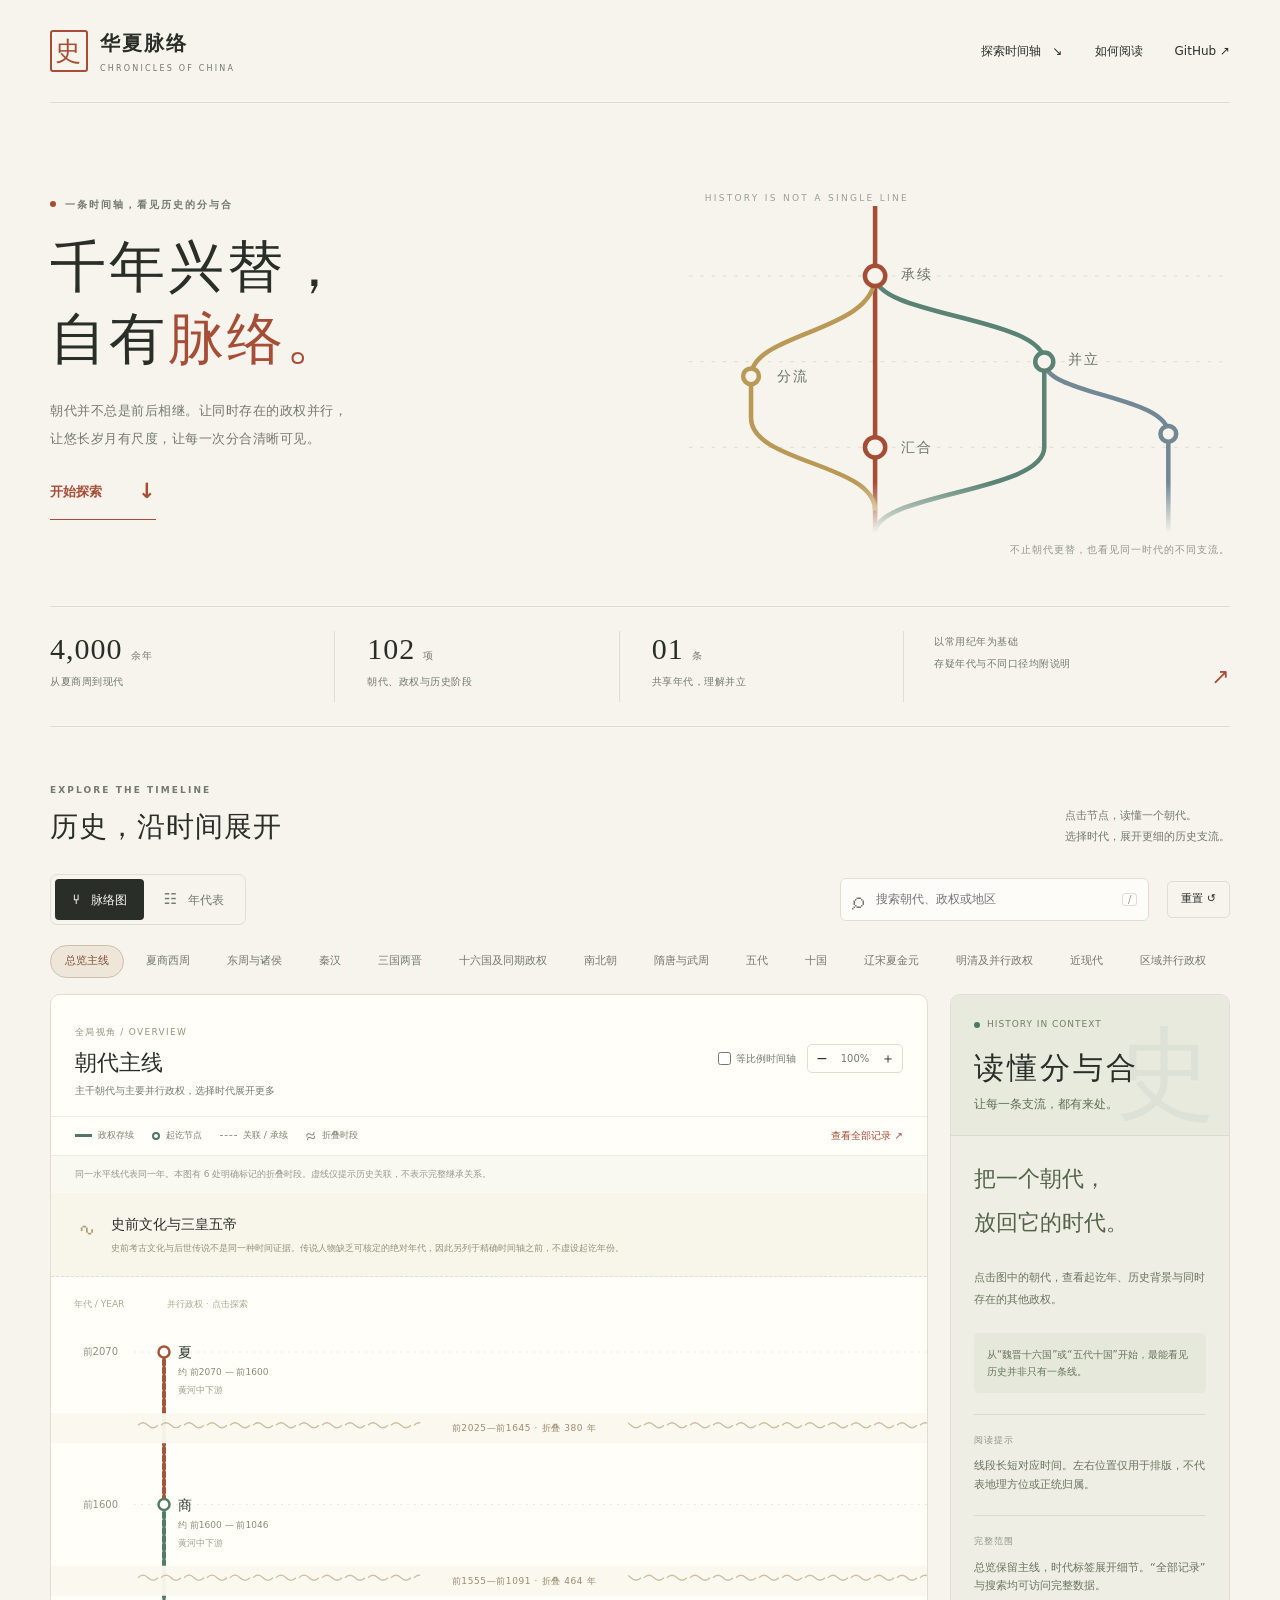
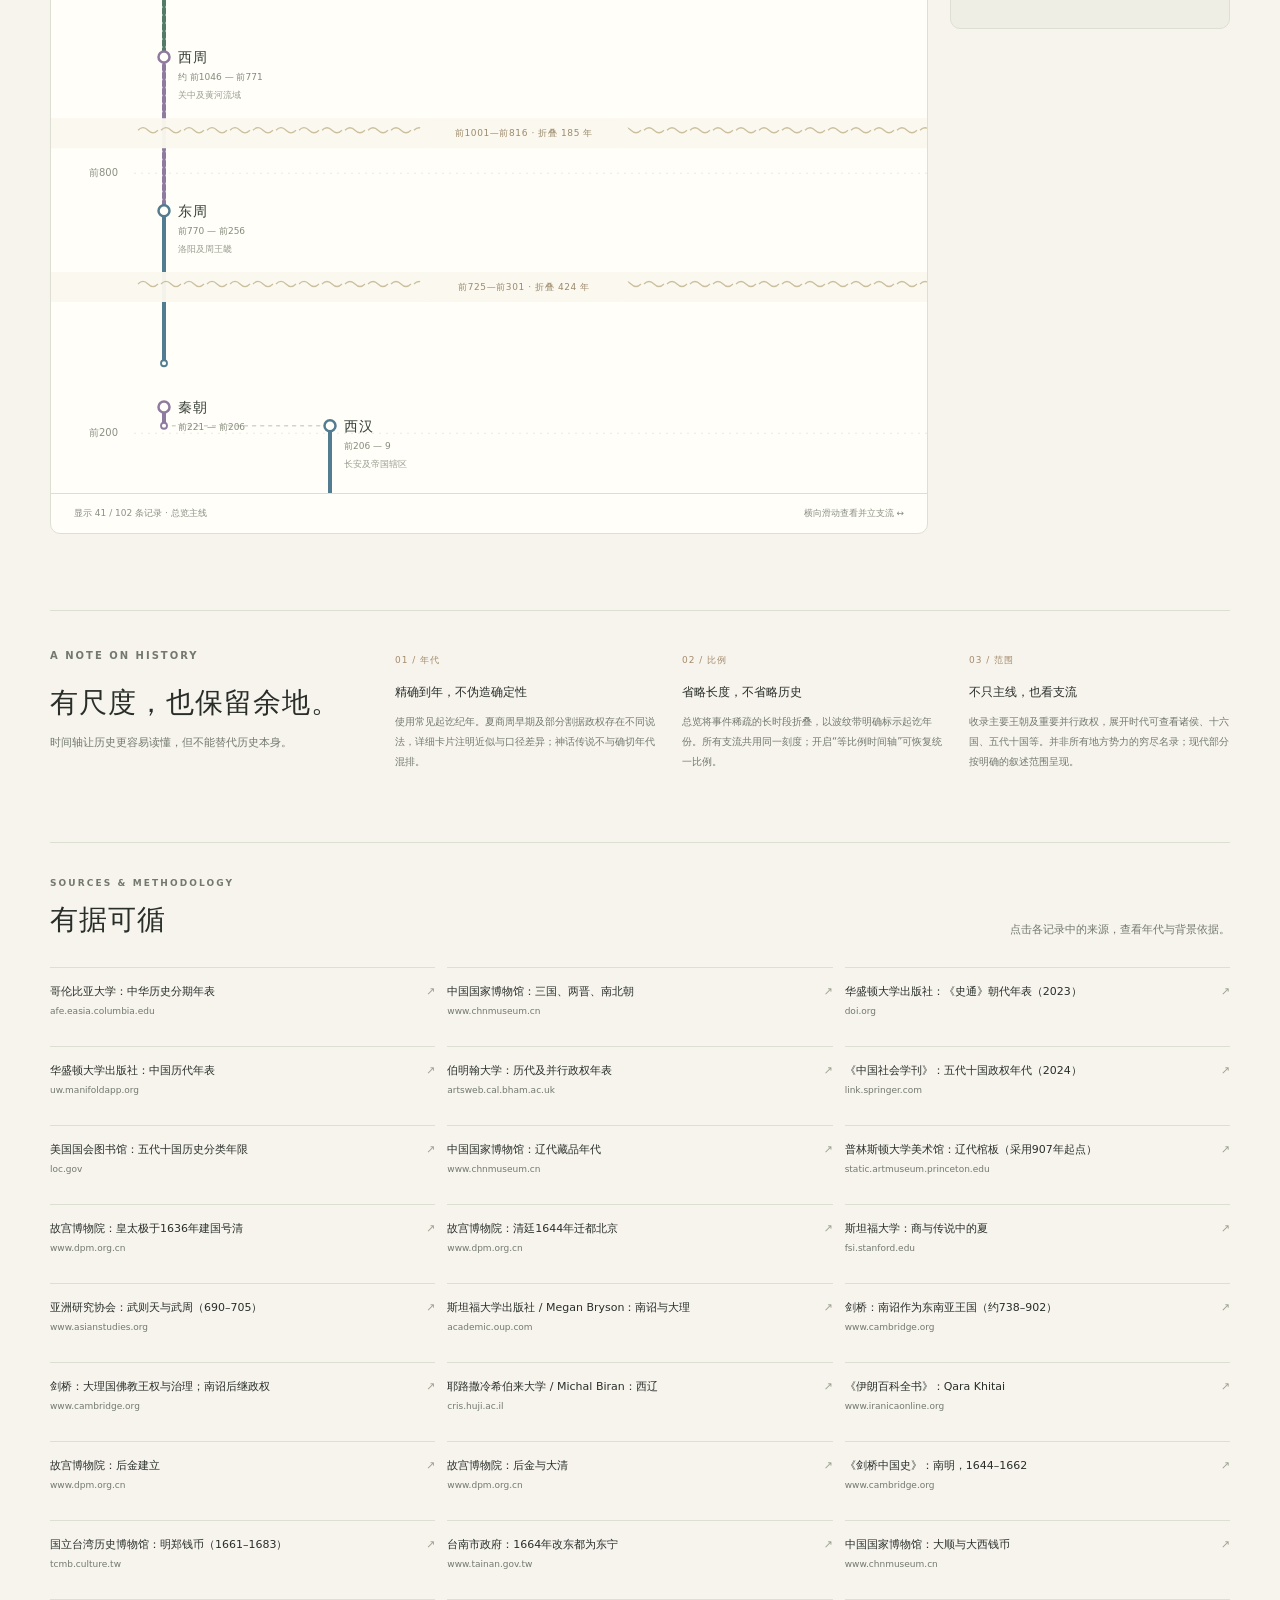
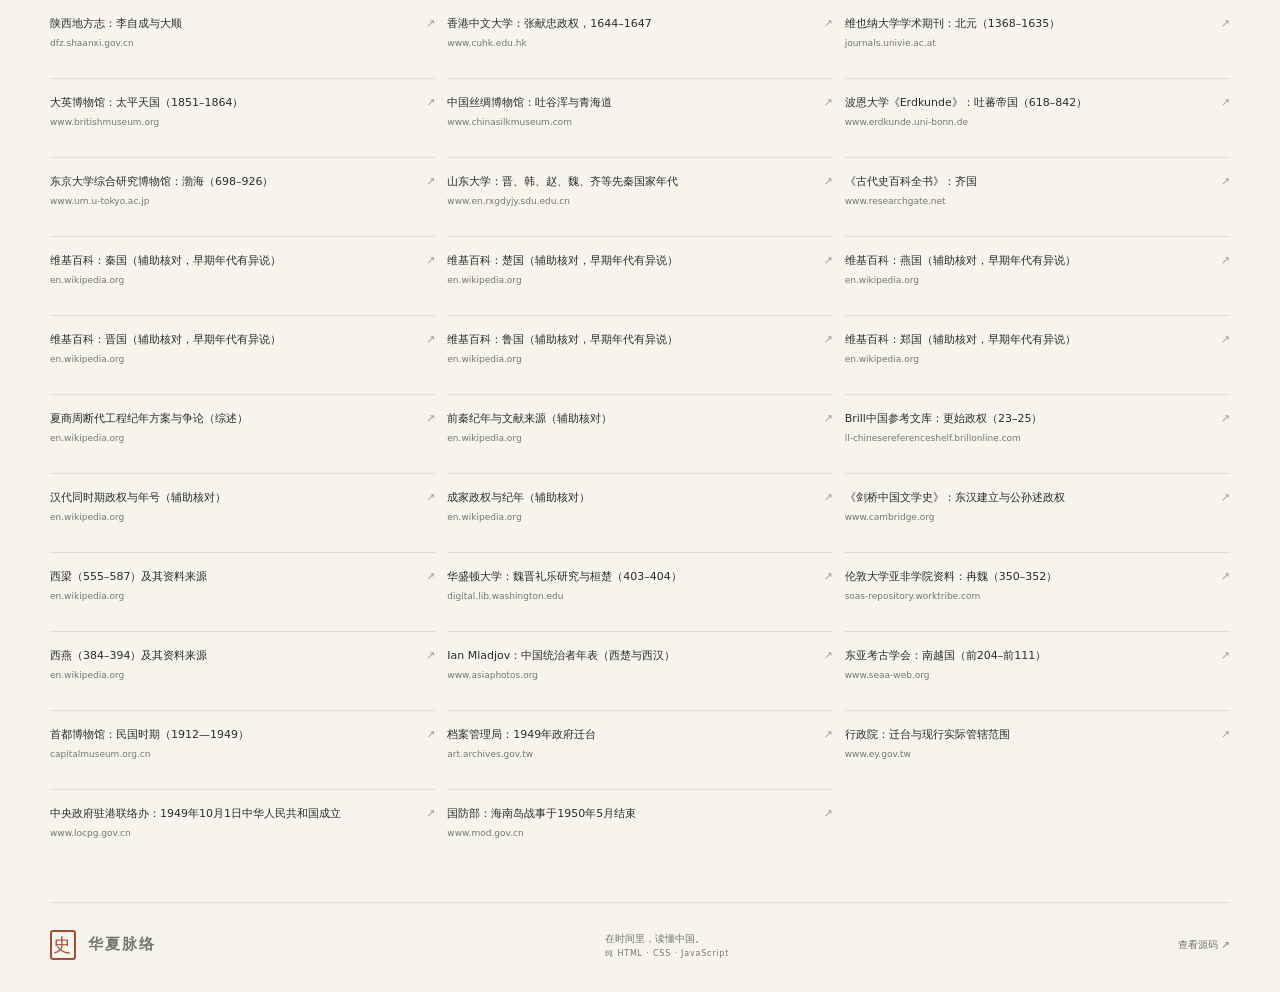
==== commit cb45abc8: "Clarify Republic of China mainland period and source 1949 historical transition" ====
--- a/index.html
+++ b/index.html
@@ -7,9 +7,9 @@
   <meta name="theme-color" content="#f6f4ed">
   <title>华夏脉络 · 中国历史朝代时间轴</title>
   <link rel="icon" href="favicon.svg" type="image/svg+xml">
-  <link rel="stylesheet" href="style.css?v=20261103-mobile2">
-  <script src="data.js?v=20261103-mobile2" defer></script>
-  <script src="app.js?v=20261103-mobile2" defer></script>
+  <link rel="stylesheet" href="style.css?v=20261103-scroll3">
+  <script src="data.js?v=20261104-modern4" defer></script>
+  <script src="app.js?v=20261104-modern4" defer></script>
 </head>
 <body>
 <a class="skip-link" href="#explorer">跳到历史脉络图</a>
@@ -50,3 +50,5 @@
 <noscript><div class="noscript">此页面的交互时间轴需要启用 JavaScript。项目数据与来源也可在 GitHub 的 data.js 中查阅。</div></noscript>
 </body>
 </html>
+
+
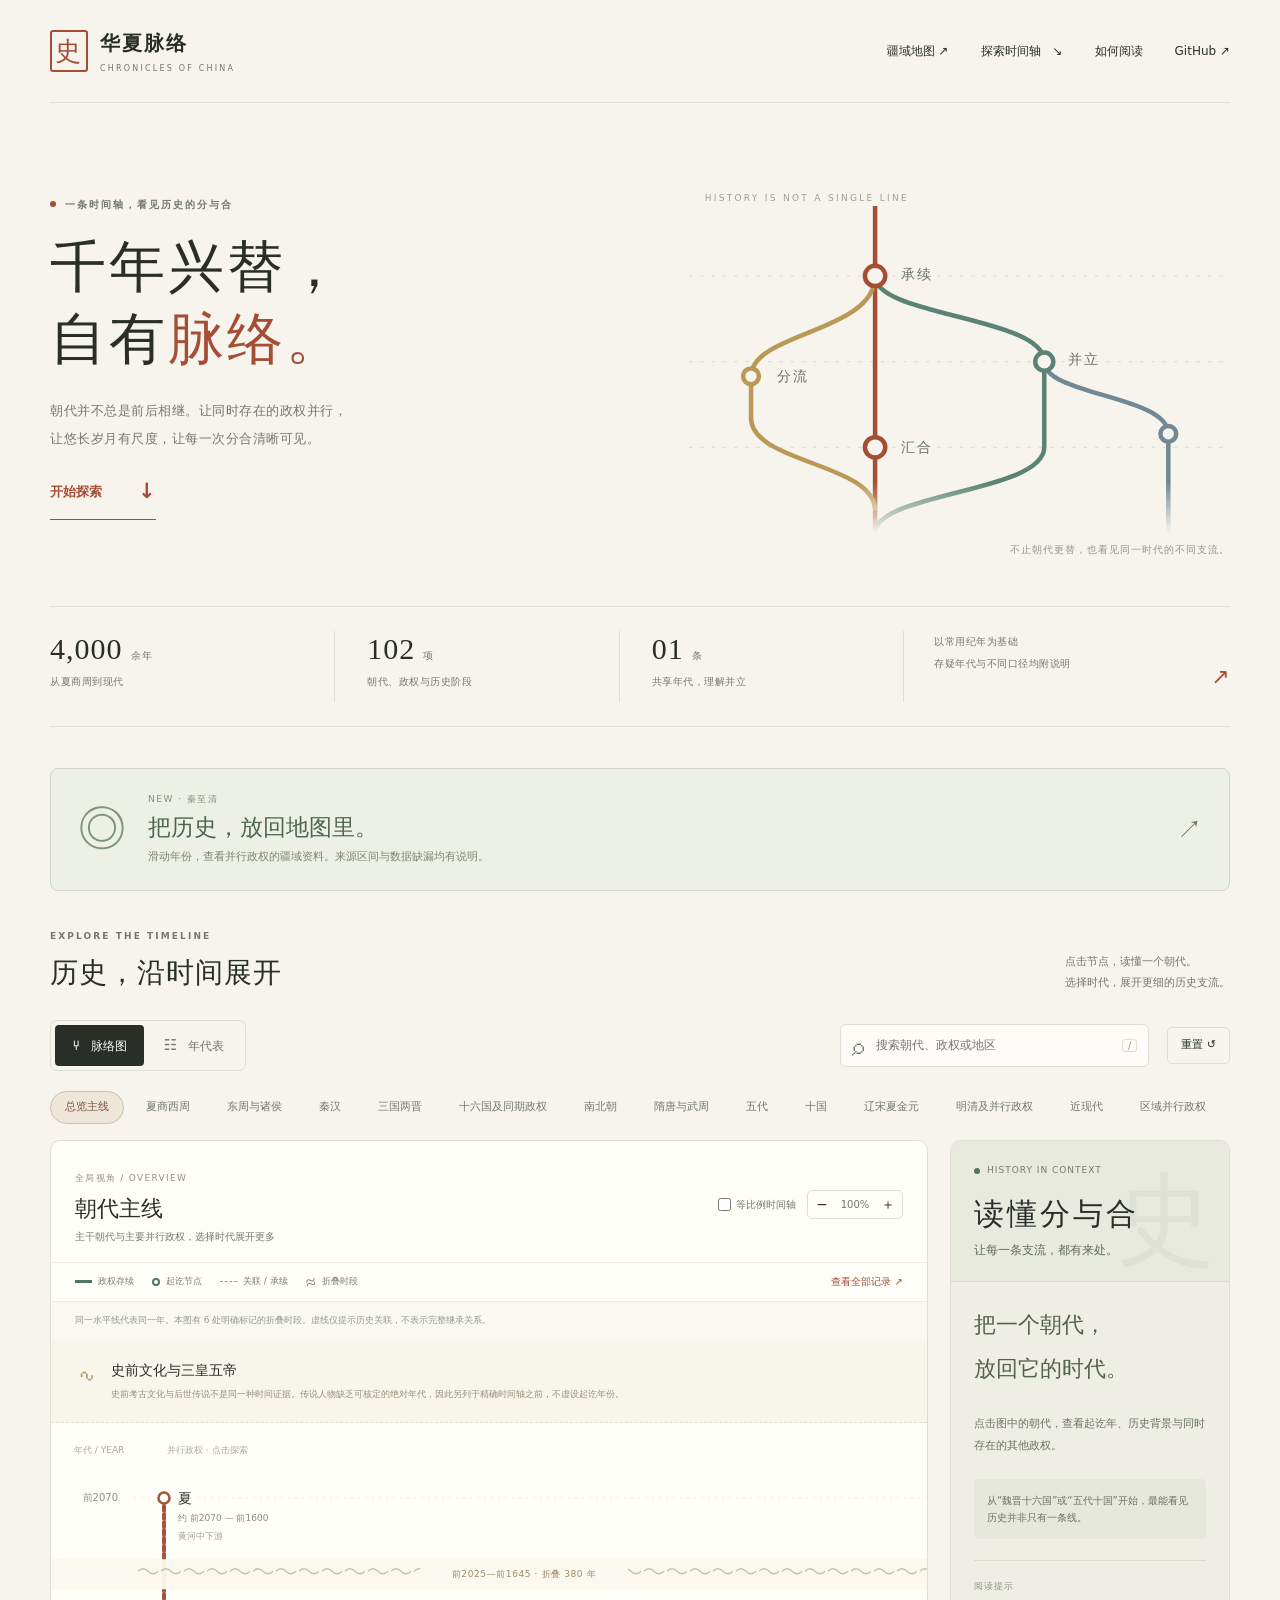
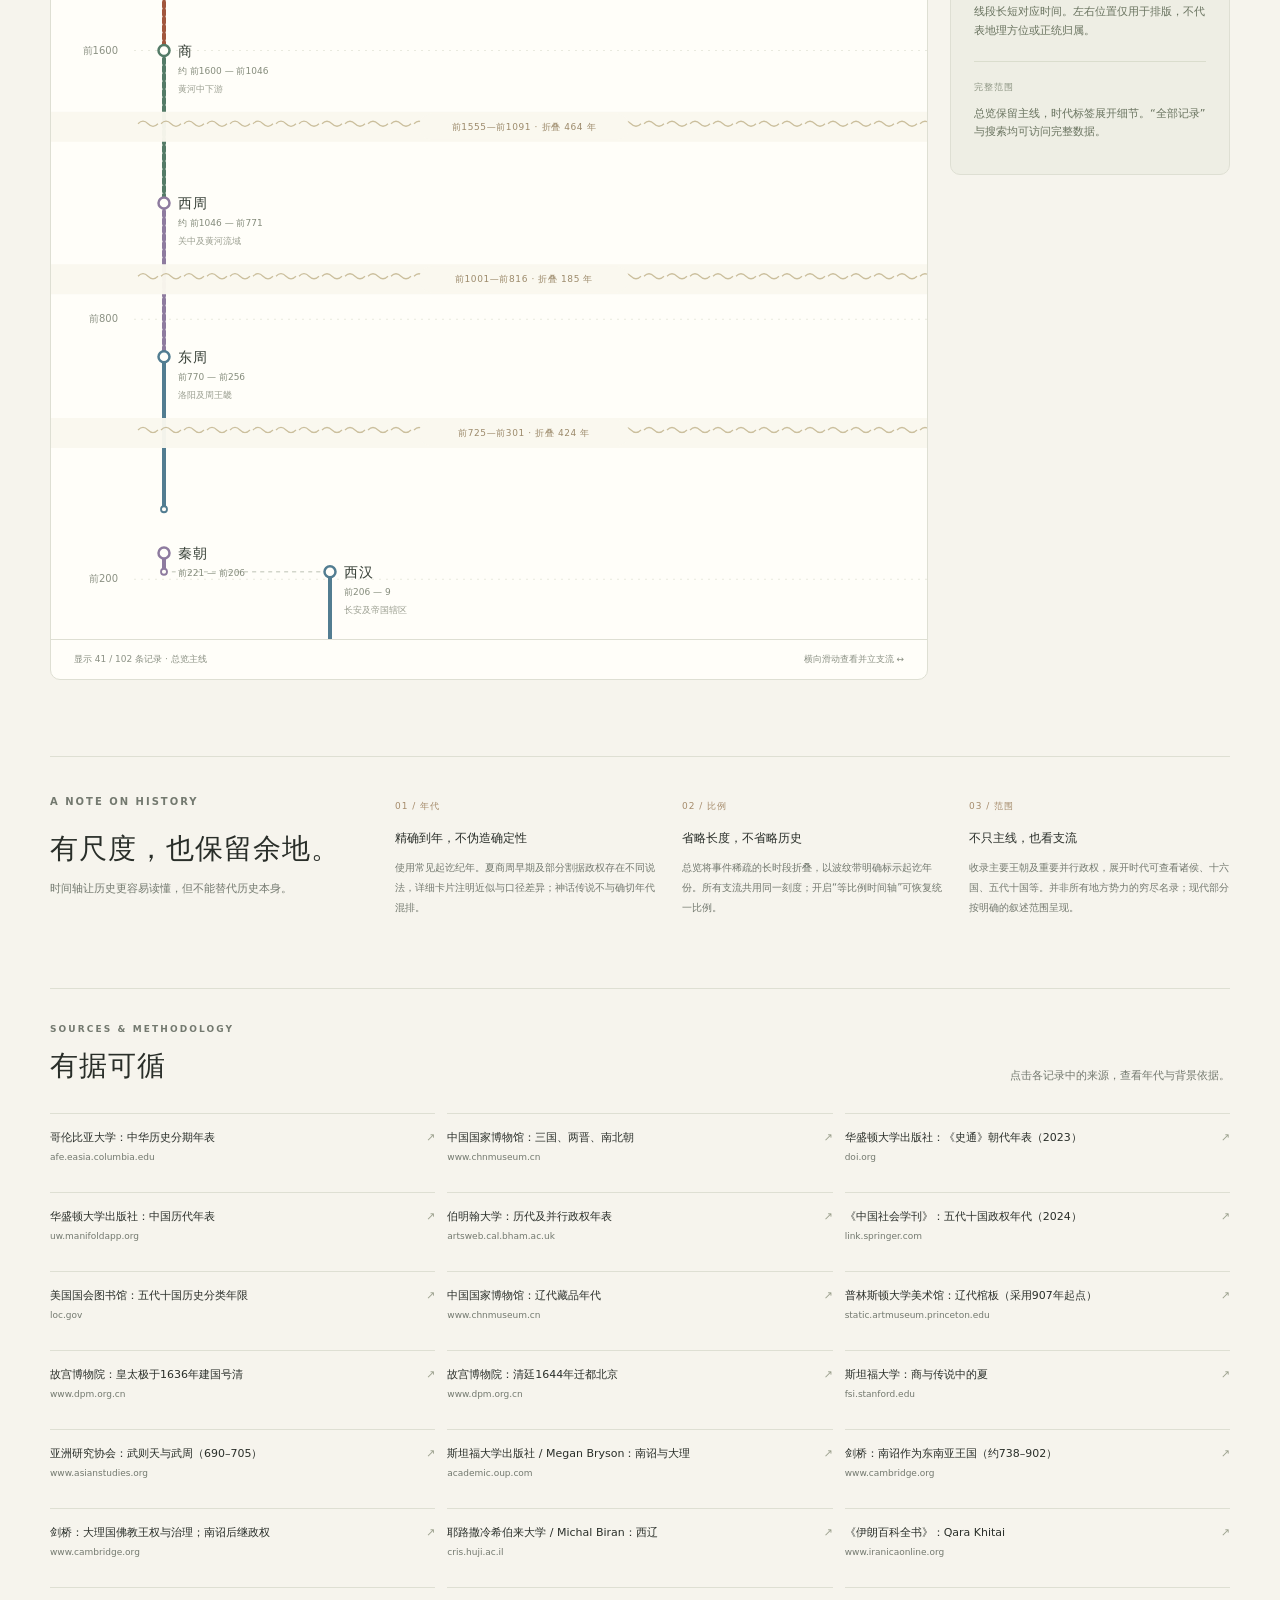
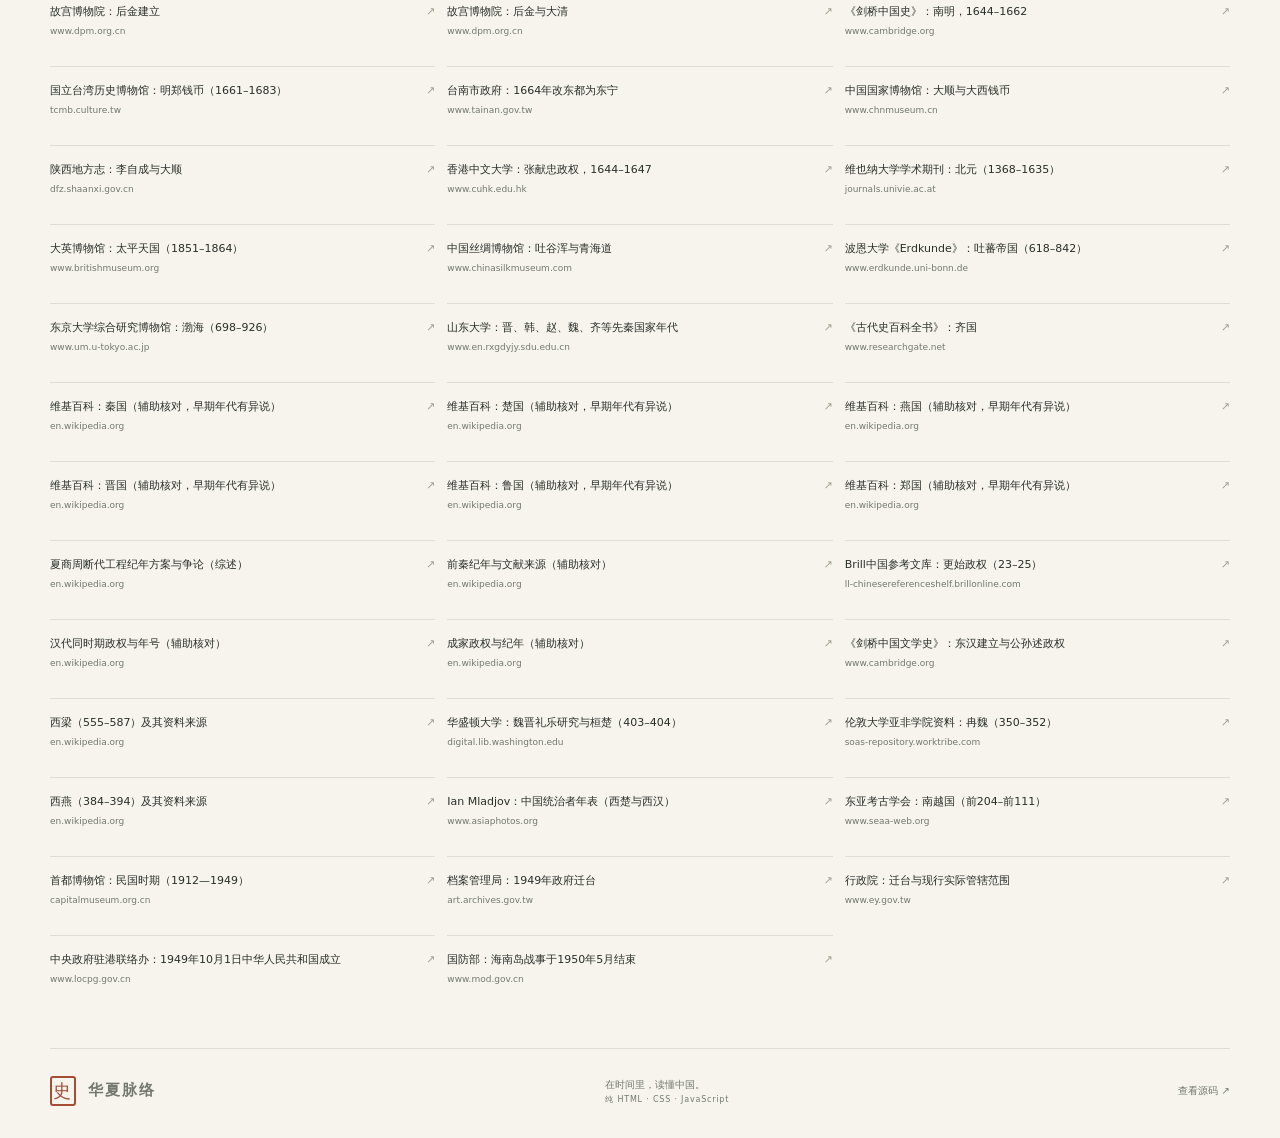
==== commit 02117c09: "Add Qin-to-Qing historical territory map with year controls and source coverage notes" ====
--- a/index.html
+++ b/index.html
@@ -7,7 +7,7 @@
   <meta name="theme-color" content="#f6f4ed">
   <title>华夏脉络 · 中国历史朝代时间轴</title>
   <link rel="icon" href="favicon.svg" type="image/svg+xml">
-  <link rel="stylesheet" href="style.css?v=20261103-scroll3">
+  <link rel="stylesheet" href="style.css?v=20261103-map1">
   <script src="data.js?v=20261104-modern4" defer></script>
   <script src="app.js?v=20261104-modern4" defer></script>
 </head>
@@ -15,7 +15,7 @@
 <a class="skip-link" href="#explorer">跳到历史脉络图</a>
 <header class="masthead">
   <a class="brand" href="#" aria-label="华夏脉络首页"><span class="seal" aria-hidden="true">史</span><span>华夏脉络 <small>CHRONICLES OF CHINA</small></span></a>
-  <nav aria-label="网站导航"><a href="#explorer">探索时间轴 <span>↘</span></a><button id="method-button" class="text-button">如何阅读</button><a href="https://github.com/KingXcode/china-dynasty-timeline" target="_blank" rel="noopener noreferrer" aria-label="在 GitHub 查看项目源码">GitHub ↗</a></nav>
+  <nav aria-label="网站导航"><a href="territory.html">疆域地图 ↗</a><a href="#explorer">探索时间轴 <span>↘</span></a><button id="method-button" class="text-button">如何阅读</button><a href="https://github.com/KingXcode/china-dynasty-timeline" target="_blank" rel="noopener noreferrer" aria-label="在 GitHub 查看项目源码">GitHub ↗</a></nav>
 </header>
 <main>
   <section class="hero" aria-labelledby="page-title">
@@ -23,6 +23,7 @@
     <div class="hero-art" aria-hidden="true"><div class="art-label">HISTORY IS NOT A SINGLE LINE</div><svg viewBox="0 0 480 290"><defs><linearGradient id="fade" x1="0" y1="0" x2="0" y2="1"><stop stop-color="#f6f4ed" stop-opacity="0"/><stop offset="1" stop-color="#f6f4ed"/></linearGradient></defs><path class="art-grid" d="M0 62H480M0 138H480M0 214H480"/><path class="art-main" d="M165 0V72C165 108 165 110 165 138V290"/><path class="art-branch jade" d="M165 62C165 98 315 98 315 138V214C315 254 165 254 165 290"/><path class="art-branch ochre" d="M165 62C165 112 55 112 55 151V188C55 228 165 228 165 270"/><path class="art-branch blue" d="M315 138C315 168 425 168 425 202V290"/><circle cx="165" cy="62" r="9" class="art-node"/><circle cx="165" cy="214" r="9" class="art-node"/><circle cx="315" cy="138" r="8" class="art-node green"/><circle cx="55" cy="151" r="7" class="art-node yellow"/><circle cx="425" cy="202" r="7" class="art-node slate"/><text x="188" y="65">承续</text><text x="336" y="140">并立</text><text x="78" y="155">分流</text><text x="188" y="218">汇合</text><rect x="0" y="245" width="480" height="45" fill="url(#fade)"/></svg><div class="art-caption">不止朝代更替，也看见同一时代的不同支流。</div></div>
   </section>
   <section class="stats" aria-label="资料概况"><div><strong>4,000<span>余年</span></strong><p>从夏商周到现代</p></div><div><strong id="record-count">—<span>个</span></strong><p>朝代、政权与历史阶段</p></div><div><strong>01<span>条</span></strong><p>共享年代，理解并立</p></div><p class="stats-note">以常用纪年为基础<br>存疑年代与不同口径均附说明 <span>↗</span></p></section>
+  <a class="map-promo" href="territory.html"><span class="map-promo-icon" aria-hidden="true">◎</span><span><small>NEW · 秦至清</small><strong>把历史，放回地图里。</strong><span>滑动年份，查看并行政权的疆域资料。来源区间与数据缺漏均有说明。</span></span><b aria-hidden="true">↗</b></a>
   <section id="explorer" class="explorer" aria-labelledby="explorer-title">
     <div class="section-heading"><div><p class="eyebrow">EXPLORE THE TIMELINE</p><h2 id="explorer-title">历史，沿时间展开</h2></div><p>点击节点，读懂一个朝代。<br>选择时代，展开更细的历史支流。</p></div>
     <div class="control-bar"><div class="view-tabs" role="group" aria-label="呈现方式"><button id="graph-view" aria-pressed="true"><span>⑂</span> 脉络图</button><button id="list-view" aria-pressed="false"><span>☷</span> 年代表</button></div><label class="search"><span aria-hidden="true">⌕</span><input id="search" type="search" autocomplete="off" placeholder="搜索朝代、政权或地区" aria-label="搜索朝代、政权或地区"><kbd>/</kbd></label><button id="reset" class="subtle-button" title="清除筛选并回到总览">重置 ↺</button></div>
@@ -51,4 +52,3 @@
 </body>
 </html>
 
-
--- a/style.css
+++ b/style.css
@@ -31,3 +31,6 @@
  .mobile-era-picker select{flex:1;min-width:0;background:var(--surface);border:1px solid var(--line);border-radius:6px;padding:10px 32px 10px 12px;color:var(--ink);font-size:12px}
  .hero,.stats,.control-bar,.workspace,.reading-notes,.source-section{min-width:0}
 }
+
+/* Link the independent map without changing the timeline renderer. */
+.map-promo{display:flex;align-items:center;gap:22px;border:1px solid #cdd8cb;border-radius:8px;background:#edf0e5;padding:23px 27px;margin:-15px 0 38px}.map-promo-icon{font:48px Georgia;color:#7c947a}.map-promo>span:nth-child(2){display:grid;gap:5px}.map-promo small{font-size:9px;letter-spacing:1.5px;color:#829076}.map-promo strong{font:500 23px var(--serif);color:#4d6650}.map-promo>span:nth-child(2)>span{font-size:11px;color:#7c8672}.map-promo b{font:25px Georgia;margin-left:auto;color:#688169}.map-promo:hover{background:#e5ebdd}@media(max-width:560px){.map-promo{gap:14px;padding:18px;margin:-8px 0 29px}.map-promo-icon{font-size:35px}.map-promo strong{font-size:20px}.map-promo>span:nth-child(2)>span{font-size:10px;line-height:1.8}.masthead nav{gap:12px}.masthead nav>a[href="#explorer"]{display:none}}
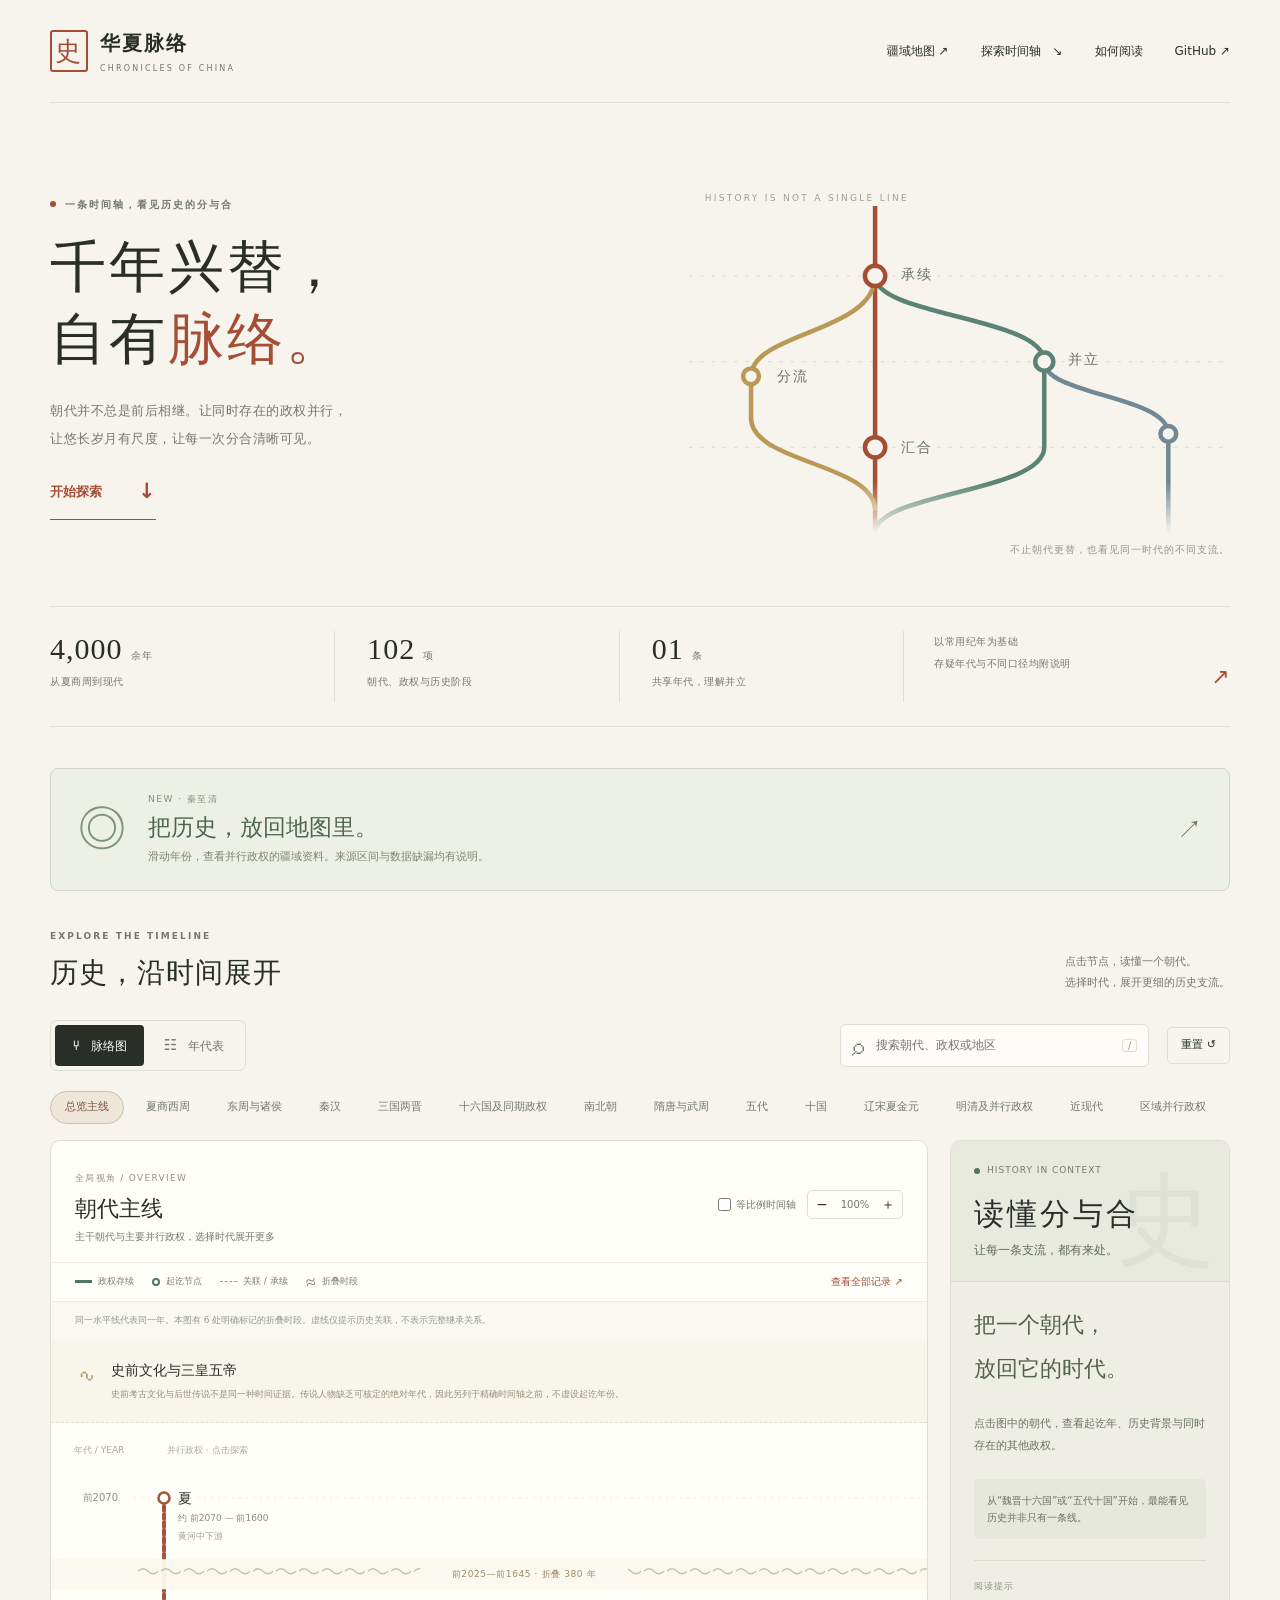
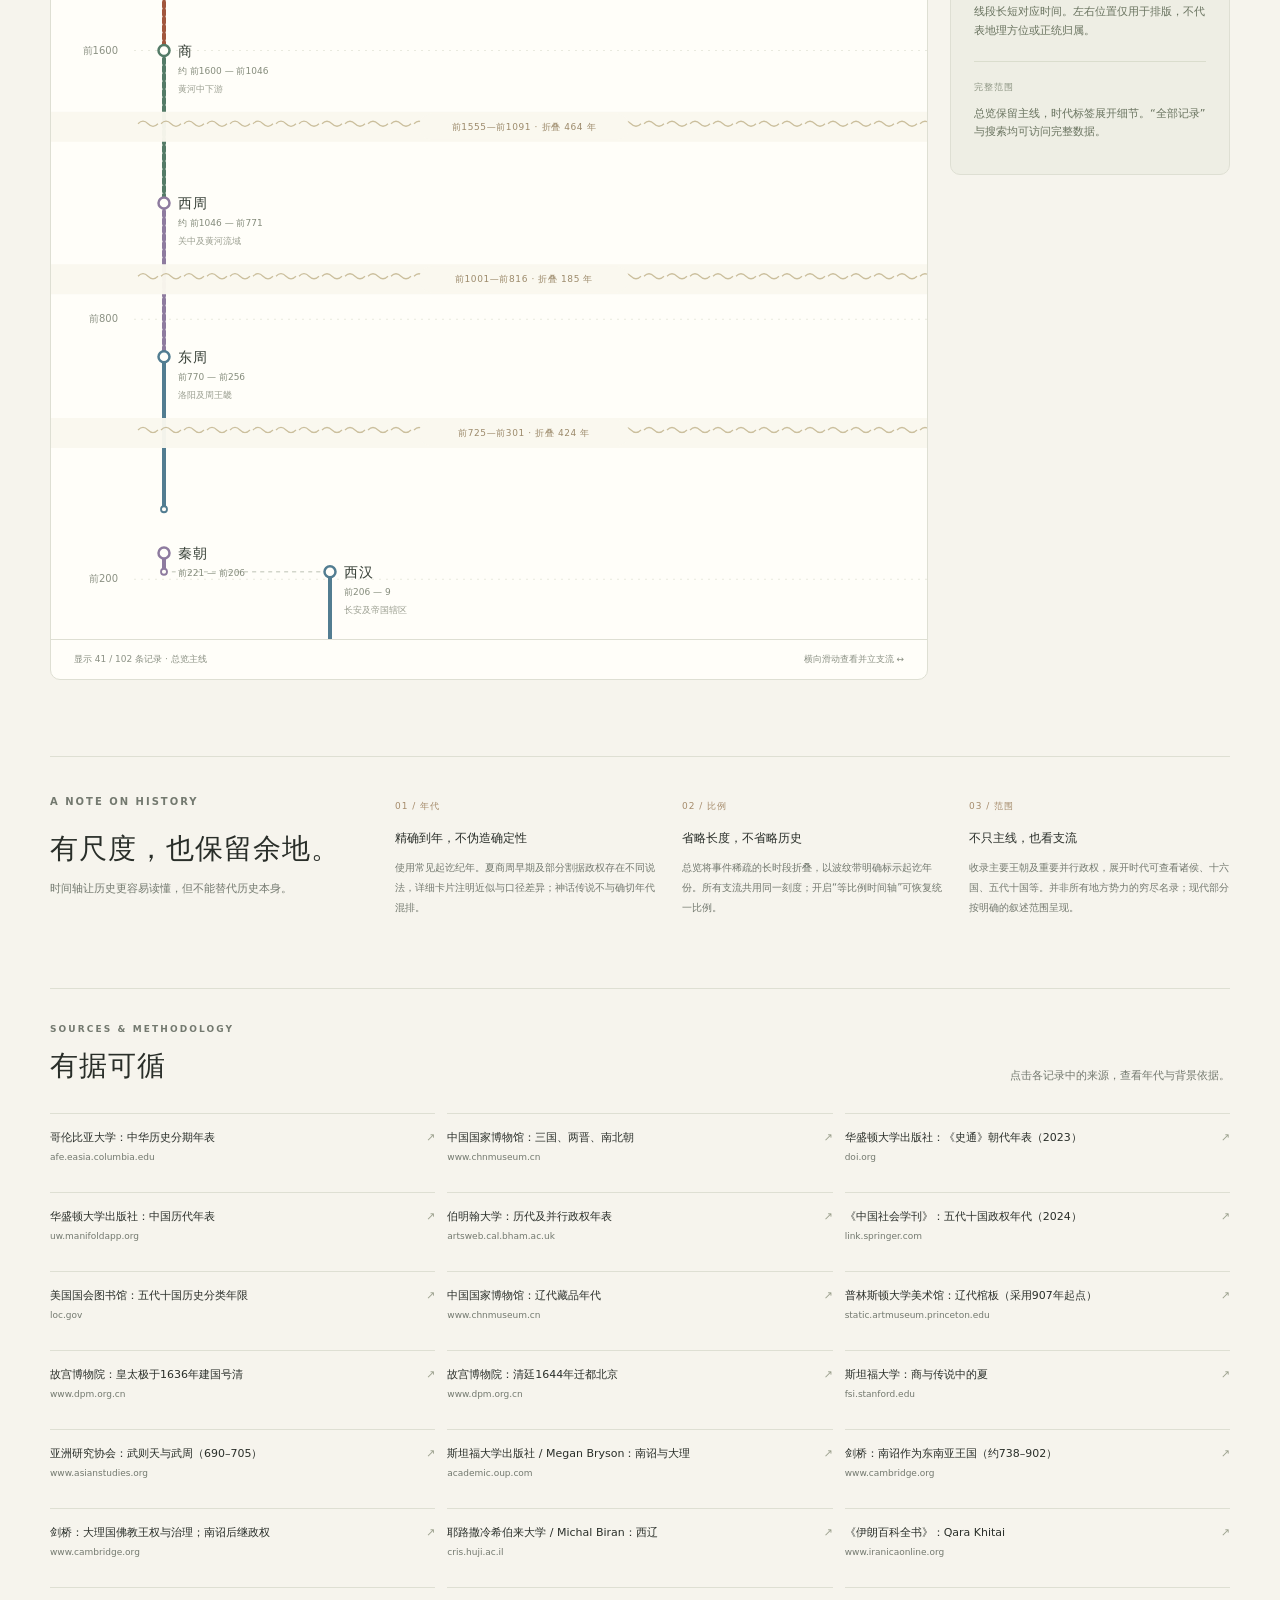
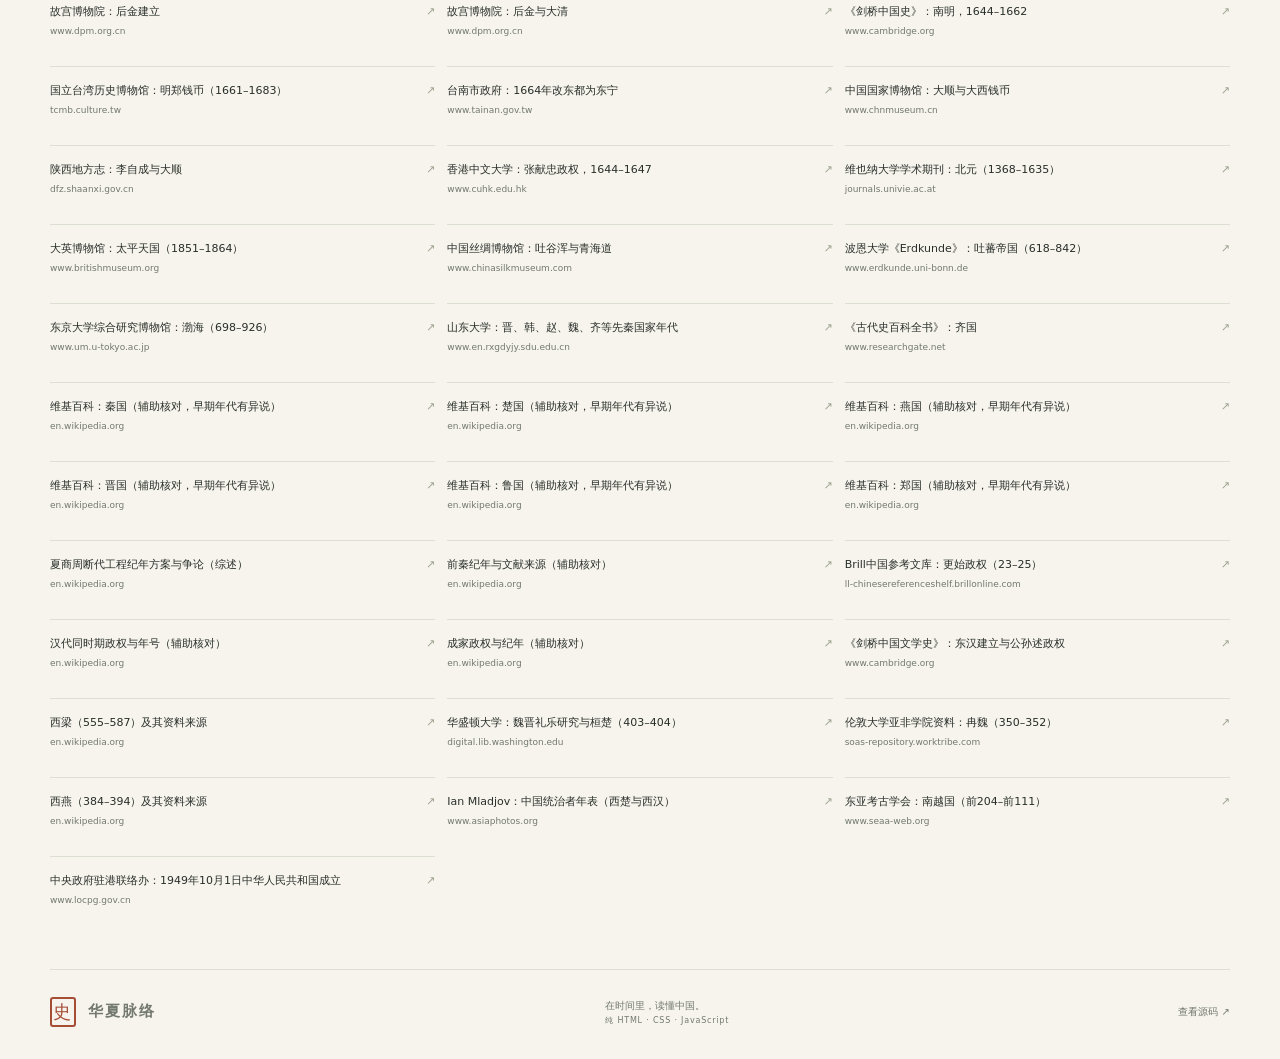
==== commit dd50753e: "Simplify Republic of China timeline label and remove its detail references" ====
--- a/index.html
+++ b/index.html
@@ -8,8 +8,8 @@
   <title>华夏脉络 · 中国历史朝代时间轴</title>
   <link rel="icon" href="favicon.svg" type="image/svg+xml">
   <link rel="stylesheet" href="style.css?v=20261103-map1">
-  <script src="data.js?v=20261104-modern4" defer></script>
-  <script src="app.js?v=20261104-modern4" defer></script>
+  <script src="data.js?v=20261104-label5" defer></script>
+  <script src="app.js?v=20261104-label5" defer></script>
 </head>
 <body>
 <a class="skip-link" href="#explorer">跳到历史脉络图</a>
